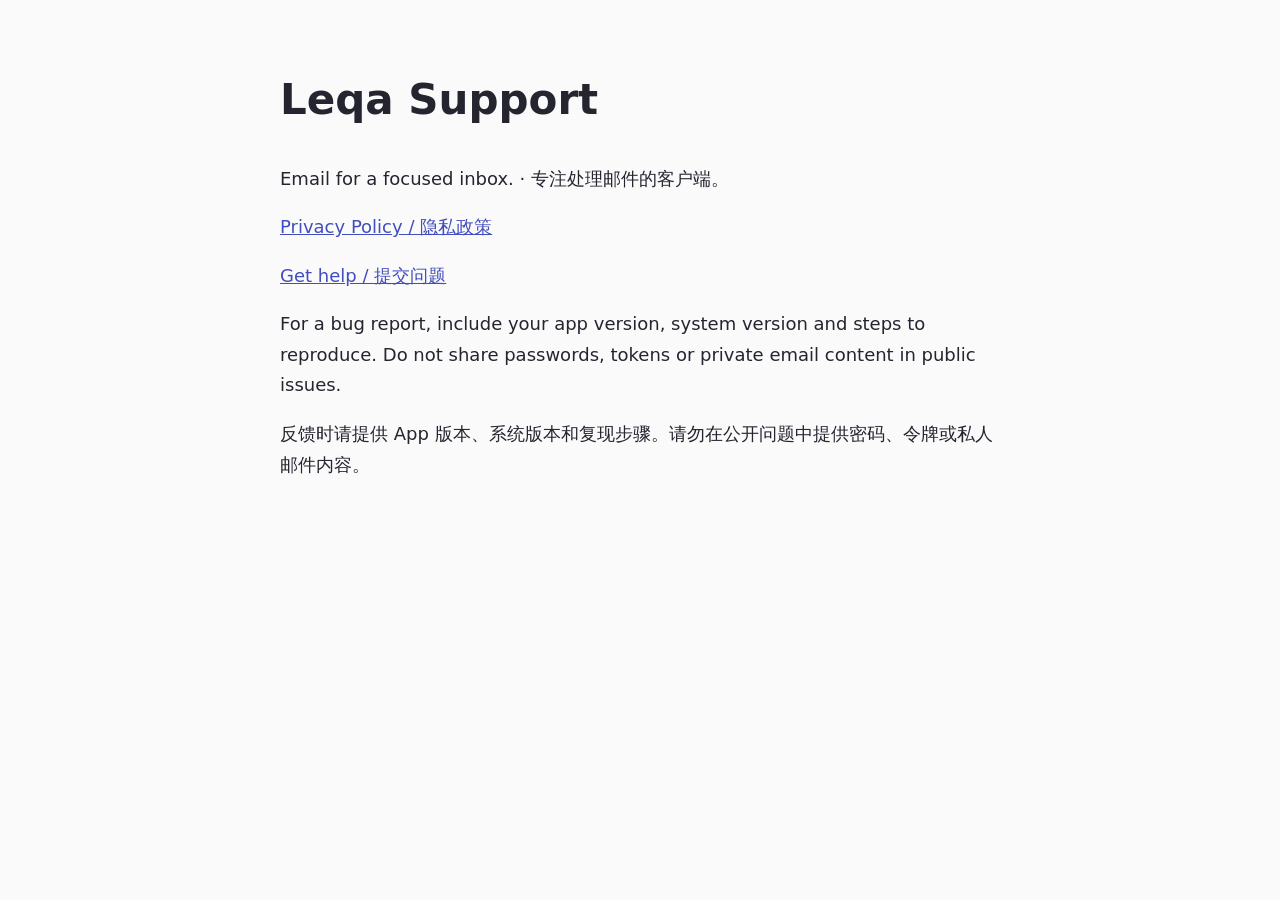
==== index.html @ d9e0f7db "Publish index.html" ====
<!doctype html><html lang="en"><head><meta charset="utf-8"><meta name="viewport" content="width=device-width,initial-scale=1"><title>Leqa Support</title><style>body{font:18px/1.7 system-ui,sans-serif;max-width:720px;margin:64px auto;padding:0 24px;color:#252530;background:#fafafa}a{color:#424dbe}h1{font-size:42px}</style></head><body><h1>Leqa Support</h1><p>Email for a focused inbox. · 专注处理邮件的客户端。</p><p><a href="privacy.html">Privacy Policy / 隐私政策</a></p><p><a href="https://github.com/greatgithubfish/Leqa-Support/issues/new">Get help / 提交问题</a></p><p>For a bug report, include your app version, system version and steps to reproduce. Do not share passwords, tokens or private email content in public issues.</p><p lang="zh-Hans">反馈时请提供 App 版本、系统版本和复现步骤。请勿在公开问题中提供密码、令牌或私人邮件内容。</p></body></html>
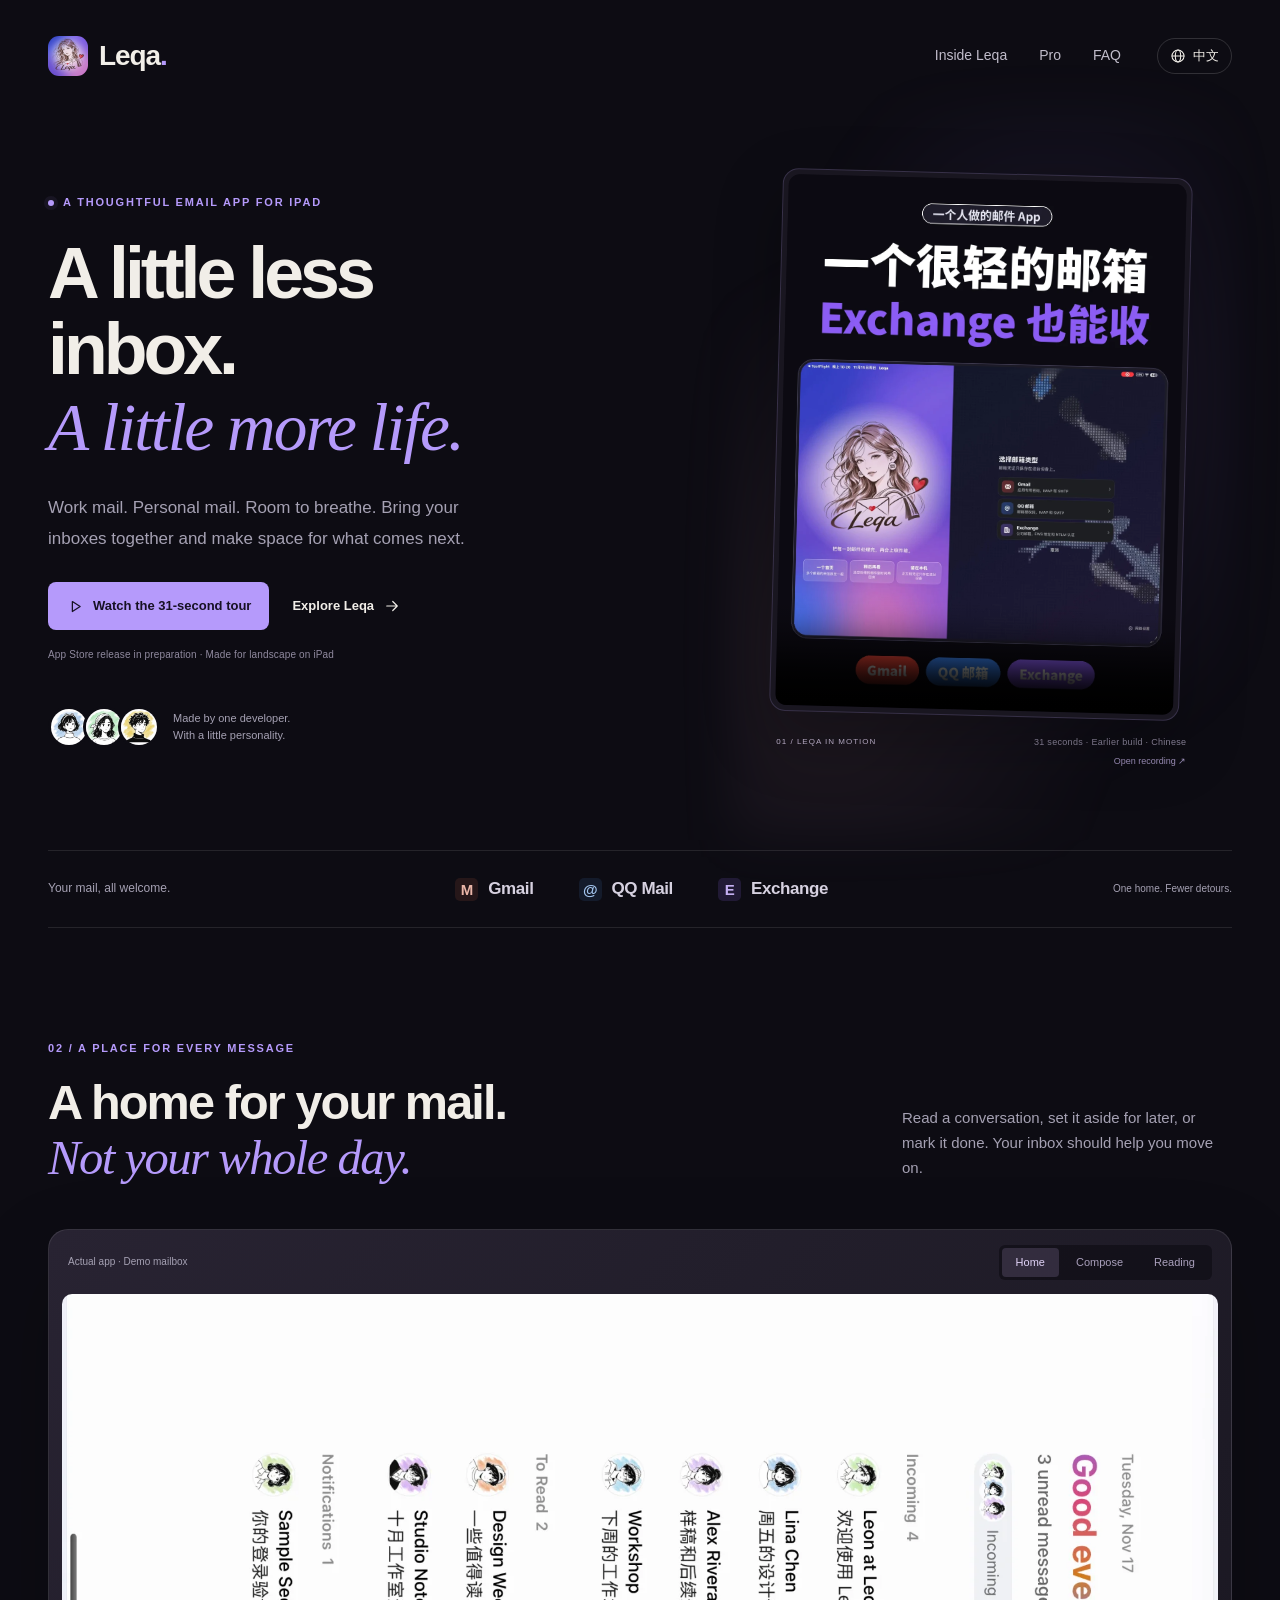
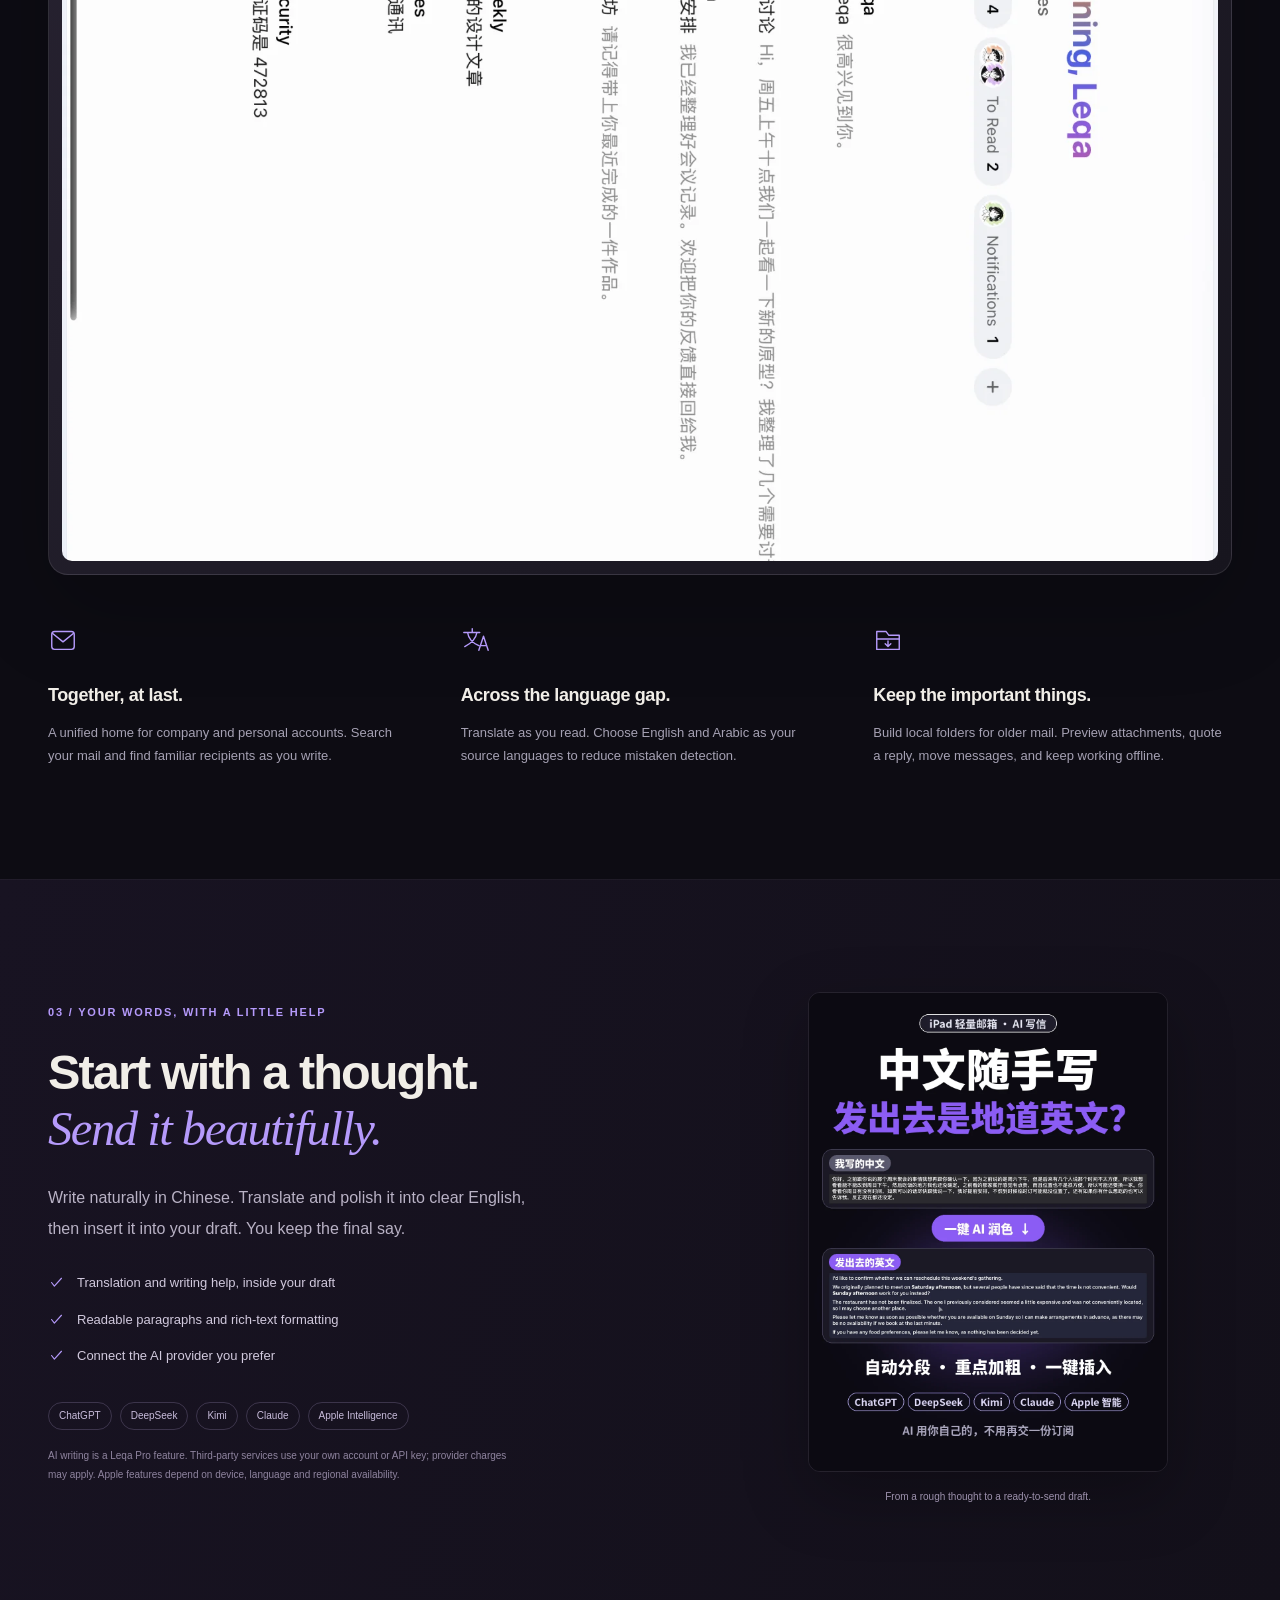
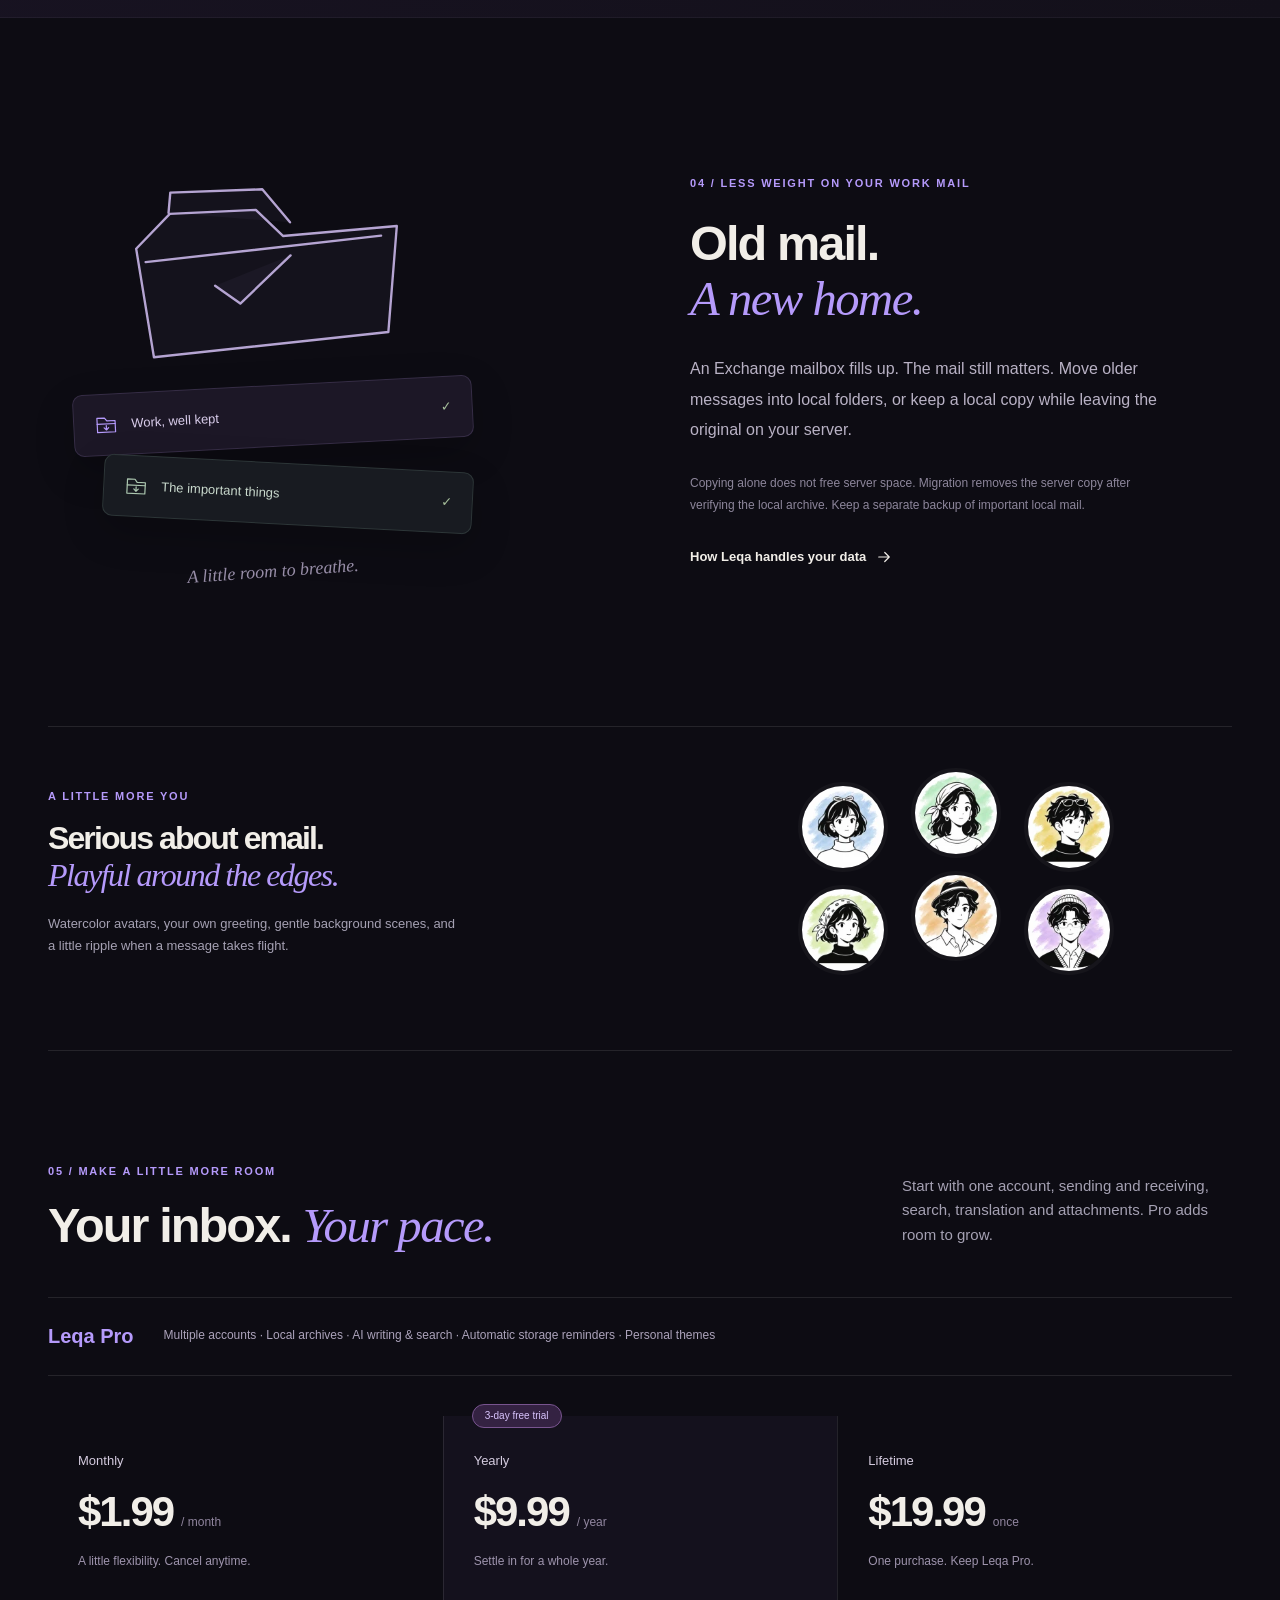
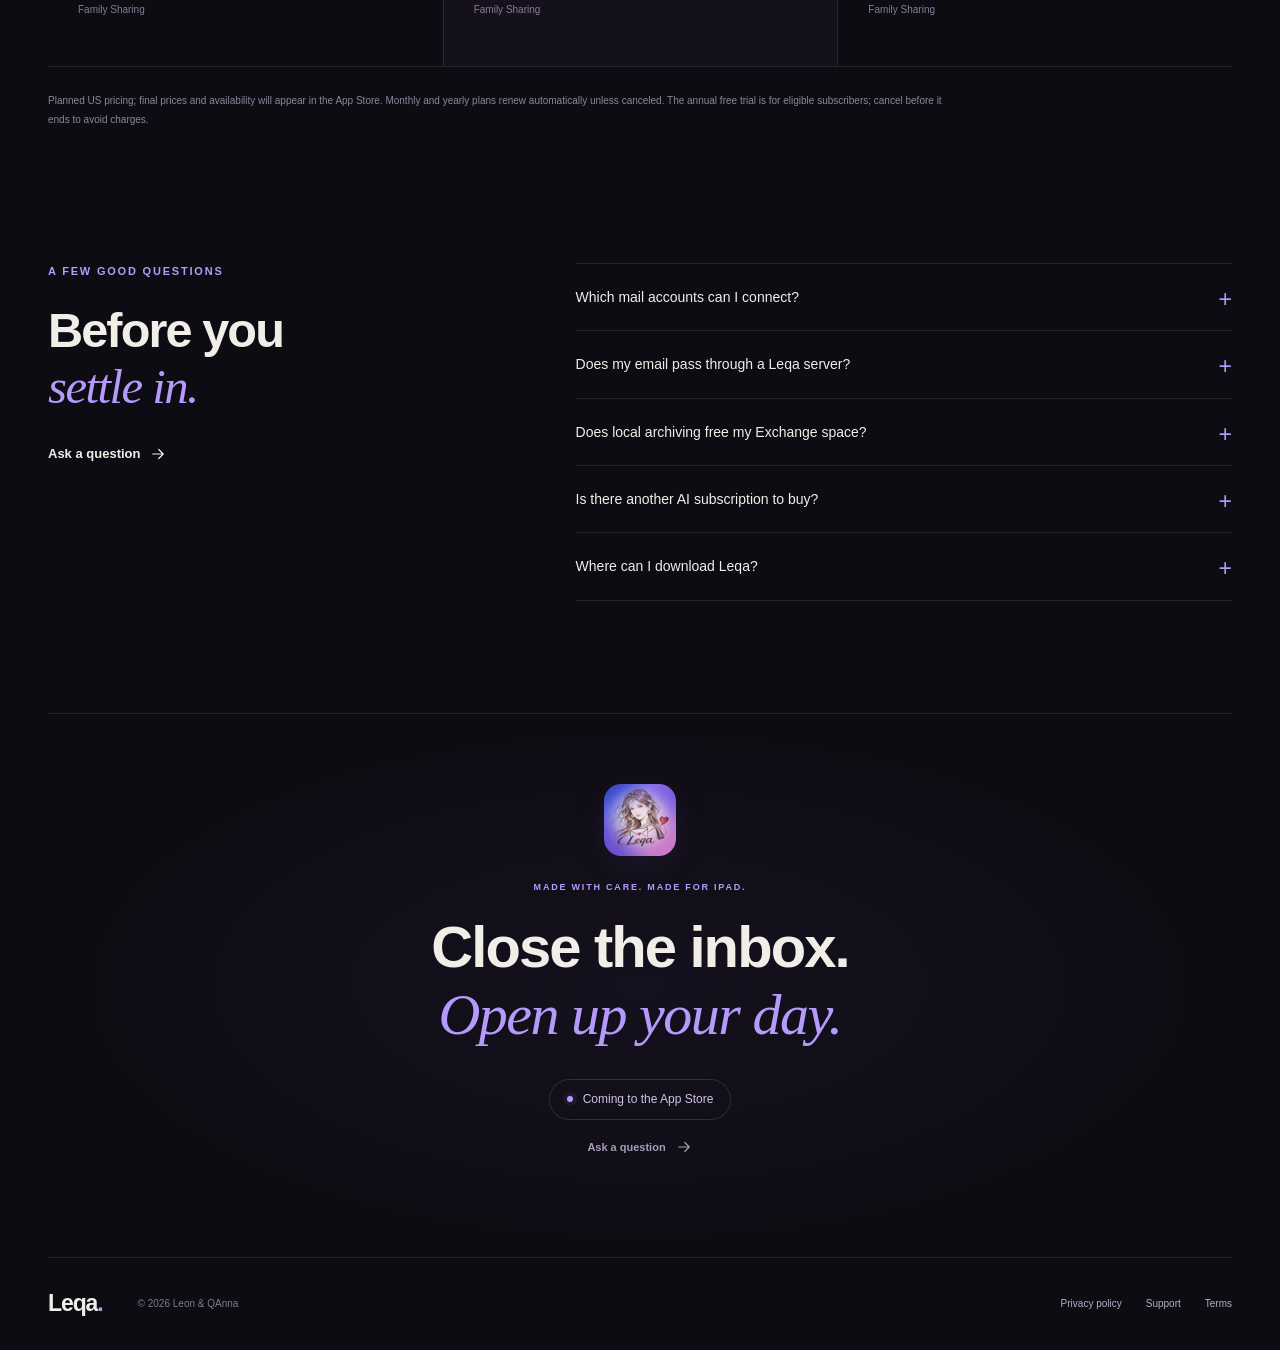
==== commit c7ddbf5c: "Build bilingual Leqa marketing website with product video and artwork" ====
--- a/index.html
+++ b/index.html
@@ -1 +1,88 @@
-<!doctype html><html lang="en"><head><meta charset="utf-8"><meta name="viewport" content="width=device-width,initial-scale=1"><title>Leqa Support</title><style>body{font:18px/1.7 system-ui,sans-serif;max-width:720px;margin:64px auto;padding:0 24px;color:#252530;background:#fafafa}a{color:#424dbe}h1{font-size:42px}</style></head><body><h1>Leqa Support</h1><p>Email for a focused inbox. · 专注处理邮件的客户端。</p><p><a href="privacy.html">Privacy Policy / 隐私政策</a></p><p><a href="https://github.com/greatgithubfish/Leqa-Support/issues/new">Get help / 提交问题</a></p><p>For a bug report, include your app version, system version and steps to reproduce. Do not share passwords, tokens or private email content in public issues.</p><p lang="zh-Hans">反馈时请提供 App 版本、系统版本和复现步骤。请勿在公开问题中提供密码、令牌或私人邮件内容。</p></body></html>
+<!doctype html>
+<html lang="en">
+<head>
+  <meta charset="utf-8">
+  <meta name="viewport" content="width=device-width,initial-scale=1">
+  <meta name="theme-color" content="#0d0c13">
+  <meta name="description" content="Leqa is a thoughtful email app for iPad. Bring Exchange, Gmail and QQ Mail together, translate messages, write with AI, and keep a local archive.">
+  <title>Leqa — A little less inbox. A little more life.</title>
+  <link rel="canonical" href="https://greatgithubfish.github.io/Leqa-Support/">
+  <link rel="icon" type="image/webp" href="assets/leqa-icon.webp">
+  <meta property="og:type" content="website">
+  <meta property="og:title" content="Leqa — A lighter inbox for iPad">
+  <meta property="og:description" content="Exchange, Gmail and QQ Mail. Translation, AI writing and local archives. An inbox with a human touch.">
+  <meta property="og:url" content="https://greatgithubfish.github.io/Leqa-Support/">
+  <meta property="og:image" content="https://greatgithubfish.github.io/Leqa-Support/assets/social-cover.png">
+  <meta name="twitter:card" content="summary_large_image">
+  <link rel="stylesheet" href="styles.css">
+  <script src="site.js" defer></script>
+</head>
+<body>
+  <a class="skip-link" href="#main" data-i18n="skip">Skip to content</a>
+  <svg class="icon-definitions" aria-hidden="true" xmlns="http://www.w3.org/2000/svg"><defs>
+    <symbol id="arrow" viewBox="0 0 24 24"><path d="M5 12h14M13 6l6 6-6 6"/></symbol>
+    <symbol id="play" viewBox="0 0 24 24"><path d="m9 5 11 7-11 7Z"/></symbol>
+    <symbol id="mail" viewBox="0 0 32 32"><rect x="4" y="7" width="24" height="19" rx="3"/><path d="m5 9 11 9L27 9"/></symbol>
+    <symbol id="folder" viewBox="0 0 32 32"><path d="M4 10V7h10l3 4h11v15H4Z"/><path d="M4 15h24M16 17v6m-3-3 3 3 3-3"/></symbol>
+    <symbol id="translate" viewBox="0 0 32 32"><path d="M3 8h17M12 4v4M7 8c1 7 5 11 12 14M17 8c-1 6-5 11-13 15M19 27l5-15 5 15m-8-5h6"/></symbol>
+    <symbol id="spark" viewBox="0 0 32 32"><path d="m16 3 4 9 9 4-9 4-4 9-4-9-9-4 9-4Z"/></symbol>
+    <symbol id="check" viewBox="0 0 24 24"><path d="m5 12 4 5L19 6"/></symbol>
+    <symbol id="shield" viewBox="0 0 32 32"><path d="m16 3 11 4v9c0 6-6 11-11 13C11 27 5 22 5 16V7Z"/><path d="m10 16 4 4 8-9"/></symbol>
+    <symbol id="globe" viewBox="0 0 24 24"><circle cx="12" cy="12" r="9"/><ellipse cx="12" cy="12" rx="4" ry="9"/><path d="M3 12h18"/></symbol>
+  </defs></svg>
+  <header class="site-header wrap">
+    <a class="brand" href="#" aria-label="Leqa home" data-i18n-aria="homeLabel"><img src="assets/leqa-icon.webp" width="40" height="40" alt=""><span>Leqa<span class="brand-dot">.</span></span></a>
+    <nav aria-label="Main navigation" data-i18n-aria="navigation">
+      <a href="#inside" data-i18n="navInside">Inside Leqa</a>
+      <a href="#pro" data-i18n="navPro">Pro</a>
+      <a href="#questions" data-i18n="navFAQ">FAQ</a>
+    </nav>
+    <button class="language-button" type="button" id="language" aria-label="切换为简体中文"><svg><use href="#globe"/></svg><span>中文</span></button>
+  </header>
+  <main id="main">
+    <section class="hero wrap" aria-labelledby="hero-title">
+      <div class="hero-copy">
+        <p class="eyebrow"><span class="status-dot"></span><span data-i18n="heroEyebrow">A thoughtful email app for iPad</span></p>
+        <h1 id="hero-title" data-i18n="heroTitle">A little less<br> inbox.<br><em>A little more life.</em></h1>
+        <p class="hero-description" data-i18n="heroDescription">Work mail. Personal mail. Room to breathe. Bring your inboxes together and make space for what comes next.</p>
+        <div class="hero-actions"><button class="button button-primary" type="button" id="watch-tour"><svg><use href="#play"/></svg><span data-i18n="watch">Watch the 31-second tour</span></button><a class="text-link" href="#inside"><span data-i18n="explore">Explore Leqa</span><svg><use href="#arrow"/></svg></a></div>
+        <p class="release-note" data-i18n="releaseNote">App Store release in preparation · Made for landscape on iPad</p>
+        <div class="hero-signoff"><div class="face-stack" aria-hidden="true"><img src="assets/face-2.webp" width="42" height="42" alt=""><img src="assets/face-5.webp" width="42" height="42" alt=""><img src="assets/face-8.webp" width="42" height="42" alt=""></div><span data-i18n="indie">Made by one developer.<br>With a little personality.</span></div>
+      </div>
+      <figure class="hero-film">
+        <div class="film-halo" aria-hidden="true"></div>
+        <div class="film-shell"><video id="tour" width="1080" height="1440" controls playsinline preload="none" poster="assets/mail-cover.webp" aria-label="Leqa product tour" data-i18n-aria="videoLabel"><source src="assets/leqa-tour.mp4" type="video/mp4"><p data-i18n="videoFallback">Your browser cannot play this video.</p></video></div>
+        <figcaption><span class="film-number">01 / LEQA IN MOTION</span><span data-i18n="videoCaption">31 seconds · Earlier build · Chinese</span></figcaption>
+        <p id="video-error" class="video-error" role="status" hidden data-i18n="videoError">The video could not play. You can open the recording directly.</p>
+        <a class="video-file" href="assets/leqa-tour.mp4" data-i18n="openVideo">Open recording ↗</a>
+      </figure>
+    </section>
+    <div class="provider-band wrap"><span data-i18n="providerIntro">Your mail, all welcome.</span><div><span class="provider"><i class="provider-mark gmail">M</i>Gmail</span><span class="provider"><i class="provider-mark qq">@</i><span data-i18n="qq">QQ Mail</span></span><span class="provider"><i class="provider-mark exchange">E</i>Exchange</span></div><span class="band-note" data-i18n="providerNote">One home. Fewer detours.</span></div>
+
+    <section class="inside-section wrap section" id="inside" aria-labelledby="inside-title">
+      <div class="section-heading"><div><p class="eyebrow" data-i18n="insideEyebrow">02 / A PLACE FOR EVERY MESSAGE</p><h2 id="inside-title" data-i18n="insideTitle">A home for your mail.<br><em>Not your whole day.</em></h2></div><p data-i18n="insideDescription">Read a conversation, set it aside for later, or mark it done. Your inbox should help you move on.</p></div>
+      <div class="app-preview">
+        <div class="preview-toolbar"><span class="preview-note" data-i18n="screenshots">Actual app · Demo mailbox</span><div class="preview-tabs" role="tablist" aria-label="App screenshots" data-i18n-aria="screenshots"><button id="tab-home" role="tab" aria-selected="true" aria-controls="preview-panel" tabindex="0" data-scene="home" data-i18n="tabHome">Home</button><button id="tab-compose" role="tab" aria-selected="false" aria-controls="preview-panel" tabindex="-1" data-scene="compose" data-i18n="tabCompose">Compose</button><button id="tab-settings" role="tab" aria-selected="false" aria-controls="preview-panel" tabindex="-1" data-scene="settings" data-i18n="tabSettings">Reading</button></div></div>
+        <div id="preview-panel" role="tabpanel" aria-labelledby="tab-home" tabindex="0"><img id="app-screen" src="assets/app-home-en.webp" width="1800" height="1350" loading="lazy" decoding="async" alt="Leqa home showing a unified inbox with demo messages"></div>
+      </div>
+      <div class="feature-notes"><article><svg class="feature-icon"><use href="#mail"/></svg><h3 data-i18n="unifiedTitle">Together, at last.</h3><p data-i18n="unifiedBody">A unified home for company and personal accounts. Search your mail and find familiar recipients as you write.</p></article><article><svg class="feature-icon"><use href="#translate"/></svg><h3 data-i18n="translateTitle">Across the language gap.</h3><p data-i18n="translateBody">Translate as you read. Choose English and Arabic as your source languages to reduce mistaken detection.</p></article><article><svg class="feature-icon"><use href="#folder"/></svg><h3 data-i18n="archiveTitle">Keep the important things.</h3><p data-i18n="archiveBody">Build local folders for older mail. Preview attachments, quote a reply, move messages, and keep working offline.</p></article></div>
+    </section>
+
+    <section class="ai-section section" aria-labelledby="ai-title"><div class="wrap ai-layout">
+      <div class="ai-copy"><p class="eyebrow" data-i18n="aiEyebrow">03 / YOUR WORDS, WITH A LITTLE HELP</p><h2 id="ai-title" data-i18n="aiTitle">Start with a thought.<br><em>Send it beautifully.</em></h2><p class="section-description" data-i18n="aiDescription">Write naturally in Chinese. Translate and polish it into clear English, then insert it into your draft. You keep the final say.</p><ul class="plain-list"><li><svg><use href="#check"/></svg><span data-i18n="aiBullet1">Translation and writing help, inside your draft</span></li><li><svg><use href="#check"/></svg><span data-i18n="aiBullet2">Readable paragraphs and rich-text formatting</span></li><li><svg><use href="#check"/></svg><span data-i18n="aiBullet3">Connect the AI provider you prefer</span></li></ul><div class="ai-providers"><span>ChatGPT</span><span>DeepSeek</span><span>Kimi</span><span>Claude</span><span data-i18n="appleAI">Apple Intelligence</span></div><p class="fine-print" data-i18n="aiNote">AI writing is a Leqa Pro feature. Third-party services use your own account or API key; provider charges may apply. Apple features depend on device, language and regional availability.</p></div>
+      <figure class="ai-poster"><img src="assets/ai-cover.webp" width="1080" height="1440" loading="lazy" decoding="async" alt="Chinese writing transformed into a polished English email in Leqa" data-i18n-alt="aiAlt"><figcaption data-i18n="aiCaption">From a rough thought to a ready-to-send draft.</figcaption></figure>
+    </div></section>
+
+    <section class="archive-section wrap section" aria-labelledby="archive-title"><div class="archive-art" aria-hidden="true"><div class="archive-doodle"><svg viewBox="0 0 280 185"><path d="M26 67 57 40l73 3 21 24h97l-15 89-200 4Z"/><path d="m33 79 201-5M56 39l3-17 78 4 21 30M90 104l20 17 46-37"/></svg></div><div class="folder-label"><svg><use href="#folder"/></svg><span data-i18n="folderWork">Work, well kept</span><span class="folder-check">✓</span></div><div class="folder-label second"><svg><use href="#folder"/></svg><span data-i18n="folderImportant">The important things</span><span class="folder-check">✓</span></div><span class="archive-scribble" data-i18n="archiveScribble">A little room to breathe.</span></div><div><p class="eyebrow" data-i18n="archiveEyebrow">04 / LESS WEIGHT ON YOUR WORK MAIL</p><h2 id="archive-title" data-i18n="localTitle">Old mail.<br><em>A new home.</em></h2><p class="section-description" data-i18n="localDescription">An Exchange mailbox fills up. The mail still matters. Move older messages into local folders, or keep a local copy while leaving the original on your server.</p><p class="muted-text" data-i18n="localNote">Copying alone does not free server space. Migration removes the server copy after verifying the local archive. Keep a separate backup of important local mail.</p><a href="privacy.html" class="text-link"><span data-i18n="dataLink">How Leqa handles your data</span><svg><use href="#arrow"/></svg></a></div></section>
+
+    <section class="personality-section wrap"><div class="personality-copy"><p class="eyebrow" data-i18n="personalityEyebrow">A LITTLE MORE YOU</p><h2 data-i18n="personalityTitle">Serious about email.<br><em>Playful around the edges.</em></h2><p data-i18n="personalityBody">Watercolor avatars, your own greeting, gentle background scenes, and a little ripple when a message takes flight.</p></div><div class="avatar-constellation" aria-hidden="true"><img src="assets/face-2.webp" alt="" width="120" height="120" loading="lazy"><img src="assets/face-5.webp" alt="" width="120" height="120" loading="lazy"><img src="assets/face-8.webp" alt="" width="120" height="120" loading="lazy"><img src="assets/face-12.webp" alt="" width="120" height="120" loading="lazy"><img src="assets/face-17.webp" alt="" width="120" height="120" loading="lazy"><img src="assets/face-23.webp" alt="" width="120" height="120" loading="lazy"></div></section>
+
+    <section class="pricing-section wrap section" id="pro" aria-labelledby="pro-title"><div class="section-heading"><div><p class="eyebrow" data-i18n="proEyebrow">05 / MAKE A LITTLE MORE ROOM</p><h2 id="pro-title" data-i18n="proTitle">Your inbox. <em>Your pace.</em></h2></div><p data-i18n="freeDescription">Start with one account, sending and receiving, search, translation and attachments. Pro adds room to grow.</p></div><div class="pro-includes"><span>Leqa Pro</span><p data-i18n="proIncludes">Multiple accounts · Local archives · AI writing & search · Automatic storage reminders · Personal themes</p></div><div class="pricing-grid"><article class="price-plan"><p class="plan-label" data-i18n="monthly">Monthly</p><p class="price">$1.99<span data-i18n="perMonth">/ month</span></p><p data-i18n="monthlyNote">A little flexibility. Cancel anytime.</p><span class="plan-detail" data-i18n="family">Family Sharing</span></article><article class="price-plan recommended"><div class="plan-tag" data-i18n="trial">3-day free trial</div><p class="plan-label" data-i18n="yearly">Yearly</p><p class="price">$9.99<span data-i18n="perYear">/ year</span></p><p data-i18n="yearlyNote">Settle in for a whole year.</p><span class="plan-detail" data-i18n="family">Family Sharing</span></article><article class="price-plan"><p class="plan-label" data-i18n="lifetime">Lifetime</p><p class="price">$19.99<span data-i18n="once">once</span></p><p data-i18n="lifetimeNote">One purchase. Keep Leqa Pro.</p><span class="plan-detail" data-i18n="family">Family Sharing</span></article></div><p class="pricing-fine-print" data-i18n="pricingNote">Planned US pricing; final prices and availability will appear in the App Store. Monthly and yearly plans renew automatically unless canceled. The annual free trial is for eligible subscribers; cancel before it ends to avoid charges.</p></section>
+
+    <section class="faq-section wrap section" id="questions" aria-labelledby="faq-title"><div><p class="eyebrow" data-i18n="faqEyebrow">A FEW GOOD QUESTIONS</p><h2 id="faq-title" data-i18n="faqTitle">Before you<br><em>settle in.</em></h2><a class="text-link" href="https://github.com/greatgithubfish/Leqa-Support/issues" target="_blank" rel="noopener noreferrer"><span data-i18n="supportLink">Ask a question</span><svg><use href="#arrow"/></svg></a></div><div class="faq-list"><details><summary data-i18n="q1">Which mail accounts can I connect?</summary><p data-i18n="a1">Leqa supports Gmail, QQ Mail, and self-hosted Exchange through EWS and NTLM. Server policies can affect access. Gmail and QQ password connections require an app-specific password or authorization code rather than your regular account password.</p></details><details><summary data-i18n="q2">Does my email pass through a Leqa server?</summary><p data-i18n="a2">Leqa connects directly to your mail provider. Optional third-party AI, sender images, remote mail images, iCloud organization sync and a configured push relay have their own data flows. The privacy policy explains each of these choices.</p></details><details><summary data-i18n="q3">Does local archiving free my Exchange space?</summary><p data-i18n="a3">A local copy keeps the server original and does not reduce your quota. Migration verifies the saved local mail before removing the server copy. Your archive lives on that device, so keep separate backups of anything important.</p></details><details><summary data-i18n="q4">Is there another AI subscription to buy?</summary><p data-i18n="a4">AI writing is included with Leqa Pro, but a third-party AI provider may charge separately. Connect your own supported account or API key. On-device Apple features require compatible hardware and supported languages and regions.</p></details><details><summary data-i18n="q5">Where can I download Leqa?</summary><p data-i18n="a5">We’re preparing the App Store release. This page will link to the listing when it is available. Leqa is currently built for iPad in landscape, with English and Simplified Chinese interfaces.</p></details></div></section>
+
+    <section class="closing-section wrap" id="availability"><img src="assets/leqa-icon.webp" alt="" width="72" height="72" loading="lazy"><p class="eyebrow" data-i18n="closingEyebrow">MADE WITH CARE. MADE FOR IPAD.</p><h2 data-i18n="closingTitle">Close the inbox.<br><em>Open up your day.</em></h2><span class="availability"><span class="status-dot"></span><span data-i18n="availability">Coming to the App Store</span></span><a class="text-link" href="https://github.com/greatgithubfish/Leqa-Support/issues" target="_blank" rel="noopener noreferrer"><span data-i18n="supportLink">Ask a question</span><svg><use href="#arrow"/></svg></a></section>
+  </main>
+  <footer class="site-footer wrap"><a class="brand" href="#"><span>Leqa<span class="brand-dot">.</span></span></a><p>© 2026 Leon & QAnna</p><div><a href="privacy.html" data-i18n="privacy">Privacy policy</a><a href="https://github.com/greatgithubfish/Leqa-Support/issues" target="_blank" rel="noopener noreferrer" data-i18n="support">Support</a><a href="https://www.apple.com/legal/internet-services/itunes/dev/stdeula/" target="_blank" rel="noopener noreferrer" data-i18n="terms">Terms</a></div></footer>
+</body>
+</html>
--- a/styles.css
+++ b/styles.css
@@ -0,0 +1,14 @@
+@charset "UTF-8";
+:root{color-scheme:dark;--bg:#0d0c13;--ink:#f1eee8;--muted:#a5a1b3;--line:#ffffff19;--accent:#b59afb;--accent-strong:#9370ec;--panel:#17151f;--soft:#d4c5ee;--width:1200px}
+*{box-sizing:border-box}html{scroll-behavior:smooth;scroll-padding-top:28px}body{margin:0;background:var(--bg);color:var(--ink);font-family:-apple-system,BlinkMacSystemFont,"Segoe UI","PingFang SC","Microsoft YaHei",sans-serif;font-size:16px;line-height:1.65;-webkit-font-smoothing:antialiased}button,a{-webkit-tap-highlight-color:transparent}button{font:inherit;color:inherit;cursor:pointer}a{color:inherit;text-decoration:none}img,video{display:block;max-width:100%}button,video,a,summary,[tabindex]{outline-offset:6px}button:focus-visible,video:focus-visible,a:focus-visible,summary:focus-visible,[tabindex]:focus-visible{outline:2px solid var(--accent)}::selection{background:#ad8bef;color:#111}svg{width:24px;height:24px;fill:none;stroke:currentColor;stroke-width:1.6;stroke-linecap:round;stroke-linejoin:round;flex:none}.icon-definitions{display:none}.wrap{width:min(var(--width),calc(100% - 96px));margin-inline:auto}.skip-link{position:fixed;top:-90px;left:20px;z-index:10;padding:12px 20px;background:var(--accent);color:#15111f;border-radius:8px}.skip-link:focus{top:12px}.site-header{display:flex;align-items:center;gap:36px;min-height:112px}.brand{display:flex;align-items:center;gap:11px;font-size:28px;font-weight:750;letter-spacing:-1.1px;line-height:1}.brand img{border-radius:11px}.brand-dot{color:var(--accent)}.site-header nav{display:flex;gap:32px;margin-left:auto;font-size:14px;color:#c1bdcb}.site-header a:hover,.site-footer a:hover{color:var(--accent)}.language-button{display:flex;align-items:center;gap:7px;background:transparent;border:1px solid #ffffff26;border-radius:24px;padding:6px 12px;font-size:13px}.language-button svg{width:16px;height:16px}.language-button:hover{border-color:var(--accent)}.hero{display:grid;grid-template-columns:1.1fr .9fr;gap:70px;align-items:center;min-height:738px;padding-block:38px 58px}.eyebrow{display:flex;gap:9px;align-items:center;color:var(--accent);font-size:11px;font-weight:600;letter-spacing:1.8px;text-transform:uppercase;margin:0 0 24px;line-height:1.5}.status-dot{display:inline-block;width:6px;height:6px;border-radius:50%;background:var(--accent);box-shadow:0 0 0 4px #ad8bef12;flex:none}.hero h1{font-size:clamp(54px,5.6vw,80px);font-weight:740;letter-spacing:-4px;line-height:1.06;margin:0;position:relative;z-index:1}h1 em,h2 em{font-family:Georgia,"Songti SC",STSong,serif;font-weight:400;color:var(--accent);letter-spacing:-2px}h1 em{display:inline-block;font-size:.94em;line-height:1.1;white-space:nowrap}.hero-description{max-width:430px;color:var(--muted);font-size:17px;line-height:1.8;margin:28px 0}.hero-actions{display:flex;align-items:center;gap:23px;flex-wrap:wrap}.button{display:inline-flex;justify-content:center;align-items:center;gap:10px;min-height:48px;padding:13px 18px;border-radius:8px;border:0;font-weight:650;font-size:13px;transition:background .18s,transform .18s}.button-primary{background:var(--accent);color:#171124}.button-primary:hover{background:#c7b2ff}.button-primary:active{transform:translateY(1px)}.button svg{width:17px;height:17px;stroke-width:1.8}.text-link{display:inline-flex;align-items:center;gap:9px;font-size:13px;font-weight:550;color:var(--ink)}.text-link svg{width:18px;height:18px;transition:transform .18s}.text-link:hover{color:var(--accent)}.text-link:hover svg{transform:translateX(3px)}.release-note{font-size:10px;letter-spacing:.15px;color:#908a9f;margin-top:17px}.hero-signoff{display:flex;gap:13px;align-items:center;margin-top:42px;font-size:11px;line-height:1.5;color:var(--muted)}.face-stack{display:flex;padding-left:7px}.face-stack img{border-radius:50%;border:3px solid var(--bg);margin-left:-7px}.hero-film{position:relative;margin:0 auto;max-width:410px;width:100%}.film-halo{position:absolute;inset:-25% -25%;background:radial-gradient(ellipse at 65% 40%,#8162d323,transparent 60%),radial-gradient(ellipse at 20% 75%,#d495b218,transparent 50%);filter:blur(25px);pointer-events:none}.film-shell{position:relative;border:1px solid #b29ee732;border-radius:16px;padding:5px;background:#191620;box-shadow:0 24px 65px #0004;transform:rotate(1.5deg)}video{width:100%;height:auto;aspect-ratio:3/4;border-radius:11px;background:#0b0911;object-fit:contain}.hero-film figcaption{display:flex;gap:10px;justify-content:space-between;margin-top:19px;font-size:9px;color:#8d879c;letter-spacing:.3px}.film-number{color:#c7bdd8;font-size:8px;letter-spacing:1px}.video-file{display:block;text-align:right;margin-top:4px;font-size:9px;color:#9f91bb}.video-error{font-size:12px;color:#eccdab}.provider-band{display:flex;align-items:center;justify-content:space-between;gap:28px;border-top:1px solid var(--line);border-bottom:1px solid var(--line);padding-block:24px;color:var(--muted);font-size:12px}.provider-band>div{display:flex;gap:45px;align-items:center}.provider{display:flex;gap:10px;align-items:center;color:#d6d1e0;font-size:17px;font-weight:600;letter-spacing:-.4px}.provider-mark{display:inline-flex;width:23px;height:23px;border-radius:5px;align-items:center;justify-content:center;font-size:15px;font-style:normal;line-height:1}.gmail{color:#eab6a8;background:#ca614622}.qq{color:#a3c4ed;background:#4276bd24}.exchange{color:#c4aff1;background:#8b63e12b}.band-note{font-size:10px}.section{padding-block:112px}.section-heading{display:flex;justify-content:space-between;align-items:flex-end;gap:44px;margin-bottom:42px}.section-heading>p{max-width:330px;font-size:15px;color:var(--muted);margin:0 0 7px}.section-heading .eyebrow{margin-bottom:18px}h2{font-size:clamp(34px,3.8vw,49px);line-height:1.15;letter-spacing:-1.9px;margin:0;font-weight:650}h2 em{letter-spacing:-1.5px}.app-preview{padding:13px;background:linear-gradient(135deg,#282332,#17151e);border:1px solid #ffffff19;border-radius:20px;box-shadow:0 35px 90px #0003}.preview-toolbar{display:flex;align-items:center;justify-content:space-between;gap:15px;padding:2px 6px 14px}.preview-note{font-size:10px;color:var(--muted)}.preview-tabs{display:flex;border-radius:6px;padding:3px;background:#0c0a1190;gap:3px}.preview-tabs button{font-size:11px;border:0;border-radius:4px;padding:5px 14px;background:transparent;color:#aaa0bc}.preview-tabs button[aria-selected=true]{background:#c6b2e92b;color:#e2d4f9}.preview-tabs button:hover{color:white}#preview-panel{overflow:hidden;border-radius:10px;background:#eeedf5}#app-screen{width:100%;height:auto;aspect-ratio:4/3;object-fit:cover}.feature-notes{display:grid;grid-template-columns:repeat(3,1fr);gap:54px;margin-top:50px}.feature-notes h3{font-size:18px;letter-spacing:-.4px;margin:18px 0 10px;font-weight:580}.feature-notes p{color:var(--muted);font-size:13px;line-height:1.8;margin:0}.feature-icon{color:var(--accent);width:30px;height:30px;stroke-width:1.5}.ai-section{position:relative;background:linear-gradient(105deg,#181322,#13101a);border-block:1px solid #ffffff0b}.ai-layout{display:grid;grid-template-columns:1.1fr .9fr;align-items:center;gap:100px}.section-description{color:#b9b2c5;font-size:16px;line-height:1.9;max-width:490px;margin:26px 0}.plain-list{list-style:none;padding:0;margin:28px 0;display:grid;gap:15px;font-size:13px;color:#d1c9dd}.plain-list li{display:flex;align-items:center;gap:12px}.plain-list svg{color:var(--accent);width:17px;height:17px}.ai-providers{display:flex;gap:8px;flex-wrap:wrap;margin-top:35px}.ai-providers span{font-size:10px;line-height:1;padding:8px 10px;border:1px solid #c3b0e737;border-radius:20px;color:#c8bcdb}.fine-print{font-size:10px;line-height:1.9;color:#8f849f;max-width:480px;margin-top:16px}.ai-poster{max-width:360px;width:100%;margin:0 auto}.ai-poster img{border-radius:12px;border:1px solid #ffffff12;width:100%;height:auto;box-shadow:0 22px 65px #0004}.ai-poster figcaption{font-size:10px;color:#9d91ad;text-align:center;margin-top:17px}.archive-section{display:grid;grid-template-columns:1fr 1fr;gap:100px;align-items:center;padding-block:140px}.muted-text{font-size:12px;color:#8d869b;line-height:1.9;max-width:445px}.archive-section .text-link{margin-top:17px}.archive-art{position:relative;max-width:450px;width:100%;padding:0 25px}.archive-doodle{color:#b5a4d2;padding:0 35px;transform:rotate(-5deg)}.archive-doodle svg{width:100%;height:auto;stroke-width:2;fill:#b39adf0b}.folder-label{display:flex;align-items:center;gap:13px;padding:18px 20px;background:#1c1726;border:1px solid #9a80bf35;border-radius:10px;transform:rotate(-3deg);font-size:13px;color:#d9cdeb;box-shadow:0 15px 40px #0003}.folder-label svg{width:24px;height:24px;color:var(--accent)}.folder-label.second{margin-top:16px;margin-left:30px;transform:rotate(3deg);background:#181b21;border-color:#75958a38;color:#c9d9cd}.folder-label.second svg{color:#acc7b0}.folder-check{margin-left:auto;color:#a6bf9b}.archive-scribble{display:block;font-family:Georgia,serif;font-size:18px;font-style:italic;color:#978da7;margin-top:32px;transform:rotate(-4deg);text-align:center}.personality-section{display:grid;grid-template-columns:1fr 1fr;align-items:center;gap:80px;padding-block:55px 75px;border-block:1px solid var(--line)}.personality-copy h2{font-size:32px}.personality-copy p:last-child{max-width:410px;font-size:13px;color:var(--muted);margin-top:20px}.personality-copy .eyebrow{margin-bottom:15px}.avatar-constellation{display:grid;grid-template-columns:repeat(3,90px);justify-content:center;gap:13px 23px}.avatar-constellation img{width:90px;height:90px;border-radius:50%;border:4px solid #ffffff09}.avatar-constellation img:nth-child(2),.avatar-constellation img:nth-child(5){transform:translateY(-14px)}.pro-includes{display:flex;align-items:center;gap:30px;border-block:1px solid var(--line);padding:22px 0;margin-top:40px}.pro-includes>span{color:var(--accent);font-size:20px;font-weight:600;white-space:nowrap}.pro-includes p{color:#aca3bb;font-size:12px;margin:0;line-height:1.8}.pricing-grid{display:grid;grid-template-columns:repeat(3,1fr);margin-top:40px;border-bottom:1px solid var(--line)}.price-plan{position:relative;padding:34px 30px 35px;min-height:250px}.price-plan+article{border-left:1px solid var(--line)}.price-plan.recommended{background:#a37ce40c}.plan-label{font-size:13px;color:#d4cbdf;margin:0}.price{font-size:42px;letter-spacing:-2px;margin:14px 0 12px;font-weight:570;color:var(--ink);line-height:1.3}.price span{display:inline-block;font-size:12px;letter-spacing:0;color:#91869f;font-weight:400;margin-left:8px;white-space:nowrap}.price-plan>p:last-of-type{font-size:12px;color:#9e94ad}.plan-detail{display:block;font-size:10px;color:#887c99;margin-top:30px}.plan-tag{position:absolute;top:-12px;left:28px;color:#d8c3fc;background:#342242;border:1px solid #78548f;border-radius:20px;font-size:10px;padding:3px 12px}.pricing-fine-print{font-size:10px;line-height:1.9;color:#8e849b;max-width:900px;margin-top:24px}.faq-section{display:grid;grid-template-columns:1fr 1.5fr;gap:90px;padding-top:12px}.faq-section .text-link{margin-top:27px}.faq-list{border-top:1px solid var(--line)}details{border-bottom:1px solid var(--line)}summary{position:relative;cursor:pointer;list-style:none;padding:22px 34px 22px 0;font-size:14px;font-weight:500;line-height:1.6}summary::-webkit-details-marker{display:none}summary:after{content:"+";position:absolute;right:0;top:17px;color:var(--accent);font-size:23px;font-weight:300}details[open] summary:after{content:"−"}details p{font-size:12px;color:#a69bae;margin:0;padding:0 30px 25px 0;line-height:1.95}.closing-section{display:flex;align-items:center;text-align:center;flex-direction:column;position:relative;padding-block:70px 100px;background:radial-gradient(ellipse at center,#8662c610,transparent 67%);border-top:1px solid var(--line)}.closing-section>img{border-radius:17px;margin-bottom:25px;box-shadow:0 7px 30px #6c45a022}.closing-section .eyebrow{font-size:9px;margin-bottom:20px}.closing-section h2{font-size:58px}.availability{display:flex;align-items:center;gap:10px;font-size:12px;border:1px solid #a18bb33a;padding:10px 17px;border-radius:30px;margin-top:30px;color:#d2c3e6}.closing-section .text-link{font-size:11px;margin-top:18px;color:#a89ab8}.site-footer{display:flex;align-items:center;gap:35px;border-top:1px solid var(--line);padding-block:28px}.site-footer .brand{font-size:23px}.site-footer p{font-size:10px;color:#82798e}.site-footer>div{display:flex;gap:24px;margin-left:auto;font-size:10px;color:#b8adca}html[lang=zh-Hans] h1{font-size:clamp(46px,5.4vw,76px);letter-spacing:-2px;line-height:1.2}html[lang=zh-Hans] h1 em{font-size:.87em;letter-spacing:-2px;line-height:1.3}html[lang=zh-Hans] h2{line-height:1.3}html[lang=zh-Hans] .hero-description{letter-spacing:.7px}html[lang=zh-Hans] .eyebrow{letter-spacing:1.4px}
+@media(min-width:1600px){.hero{gap:105px}.hero h1{font-size:82px}.hero-film{max-width:420px}}
+@media(max-width:1050px){.wrap{width:calc(100% - 64px)}.hero{gap:40px;min-height:670px}.hero h1{font-size:62px;letter-spacing:-3px}.hero-description{font-size:15px}.hero-actions{gap:14px}.button{font-size:12px}.hero-film{max-width:340px}.hero-signoff{margin-top:30px}.provider-band .band-note{display:none}.provider-band>div{gap:26px}.section{padding-block:85px}.section-heading{gap:35px}.section-heading>p{max-width:280px;font-size:13px}h2{font-size:39px}.feature-notes{gap:30px}.ai-layout{gap:55px}.ai-poster{max-width:330px}.archive-section{gap:45px}.personality-section{gap:35px}.personality-copy h2{font-size:29px}.avatar-constellation{grid-template-columns:repeat(3,75px);gap:13px 17px}.avatar-constellation img{width:75px;height:75px}.price-plan{padding-inline:20px}.price{font-size:37px}.faq-section{gap:55px}}
+@media(max-width:900px){.wrap{width:calc(100% - 40px)}.site-header{min-height:84px;gap:18px}.site-header nav{gap:19px;font-size:12px}.brand{font-size:25px}.brand img{width:33px;height:33px;border-radius:9px}.language-button{font-size:11px;padding:5px 10px}.language-button svg{display:none}.hero{grid-template-columns:1fr;gap:45px;padding-top:35px;padding-bottom:45px;min-height:auto}.hero-copy{text-align:center}.hero .eyebrow{justify-content:center}.hero h1{font-size:65px;letter-spacing:-3px}.hero h1 br:nth-of-type(1){display:none}.hero-description{margin:25px auto;max-width:400px;font-size:15px}.hero-actions{justify-content:center;gap:20px}.hero-signoff{justify-content:center;margin-top:25px;text-align:left}.hero-film{max-width:350px}.hero-film figcaption{font-size:9px}.release-note{font-size:9px}.provider-band{flex-direction:column;gap:14px;padding-block:24px}.provider-band>div{gap:28px}.provider{font-size:15px}.provider-band>span{font-size:10px}.section{padding-block:65px}.section-heading{display:block;margin-bottom:26px}.section-heading>p{margin-top:20px;max-width:460px;font-size:13px}h2{font-size:35px;letter-spacing:-1.2px}.eyebrow{font-size:9px;letter-spacing:1.5px;margin-bottom:16px}.app-preview{border-radius:12px;padding:7px}.preview-toolbar{padding:3px 3px 9px;gap:10px}.preview-note{font-size:8px;max-width:86px;line-height:1.4}.preview-tabs button{font-size:9px;padding:5px 9px}.preview-tabs{padding:2px;gap:0}#preview-panel{border-radius:6px}.feature-notes{grid-template-columns:1fr;gap:30px;margin-top:32px}.feature-notes article{position:relative;padding-left:47px;max-width:530px}.feature-icon{position:absolute;left:0;top:2px;width:27px;height:27px}.feature-notes h3{margin:0 0 7px;font-size:16px}.feature-notes p{font-size:12px}.ai-layout{grid-template-columns:1fr;gap:35px}.section-description{font-size:14px;margin-top:22px}.ai-copy{max-width:530px}.ai-poster{max-width:330px}.plain-list{font-size:12px;gap:13px}.ai-providers{margin-top:25px}.fine-print{font-size:10px}.archive-section{grid-template-columns:1fr;gap:45px}.archive-art{order:2;max-width:350px;margin:0 auto;padding-inline:20px}.archive-doodle{padding-inline:35px}.archive-scribble{font-size:16px}.personality-section{grid-template-columns:1fr;gap:40px;padding-block:45px 55px}.personality-copy h2{font-size:31px}.personality-copy p:last-child{font-size:12px;max-width:460px}.avatar-constellation{grid-template-columns:repeat(3,75px);gap:16px 27px}.pro-includes{display:block;margin-top:25px;padding-block:18px}.pro-includes p{font-size:11px;margin-top:10px}.pricing-grid{grid-template-columns:1fr;margin-top:18px}.price-plan{min-height:0;padding:24px 15px;display:grid;grid-template-columns:1fr auto;gap:7px 20px;align-items:center}.price-plan+article{border-left:0;border-top:1px solid var(--line)}.price{font-size:32px;grid-column:2;grid-row:1 / 3;margin:0;text-align:right}.price span{display:block;margin:0;font-size:10px}.price-plan>p:last-of-type{font-size:11px;margin:0}.plan-label{font-size:13px}.plan-detail{grid-column:1;margin-top:0;font-size:9px}.price-plan.recommended{padding-block:33px 24px}.plan-tag{top:6px;left:15px;font-size:8px;padding:1px 8px}.pricing-fine-print{font-size:9px}.faq-section{grid-template-columns:1fr;gap:32px;padding-top:5px}.faq-section h2 br{display:none}.faq-section .text-link{margin-top:18px}.faq-list summary{font-size:13px;padding-block:20px}.faq-list details p{font-size:12px;padding-right:15px}.closing-section{padding-block:55px 65px}.closing-section h2{font-size:41px}.site-footer{flex-wrap:wrap;gap:12px 20px;padding-block:25px}.site-footer p{margin-left:auto}.site-footer>div{margin-left:0;width:100%;justify-content:space-between;font-size:10px}html[lang=zh-Hans] .hero h1{font-size:54px;line-height:1.25}html[lang=zh-Hans] .hero h1 br:nth-of-type(1){display:block}html[lang=zh-Hans] .hero h1 br:nth-of-type(2){display:none}}
+@media(max-width:380px){.site-header nav{gap:12px;font-size:11px}.site-header{gap:12px}.brand img{width:28px;height:28px}.brand{gap:7px;font-size:22px}.language-button{padding:4px 8px}.hero h1{font-size:55px}.hero h1 em{white-space:normal}.hero .eyebrow{font-size:8px}.hero-actions{gap:14px}.hero-film{max-width:300px}.provider-band>div{gap:19px}html[lang=zh-Hans] .hero h1{font-size:47px}}
+@media(prefers-reduced-motion:reduce){html{scroll-behavior:auto}*,*:before,*:after{animation:none!important;transition:none!important}}
+/* Decorative washes stay within the layout; narrow screens never widen for the headline. */
+.hero{grid-template-columns:minmax(0,1.1fr) minmax(0,.9fr)}.hero-copy,.hero-film{min-width:0}.film-halo{inset:-12%}.site-header nav a{padding-block:10px}
+@media(max-width:900px){.hero{grid-template-columns:minmax(0,1fr)}.hero h1 em{font-size:clamp(38px,12.4vw,50px);white-space:normal}.hero-film{max-width:330px}.film-halo{inset:-4%}html[lang=zh-Hans] .hero h1 em{font-size:.87em;white-space:normal}}
+
+@media(max-width:900px){.site-header{gap:12px}.site-header nav{gap:14px;white-space:nowrap}.language-button{flex-shrink:0}}
+@media(max-width:380px){.site-header nav a[href="#pro"]{display:none}}
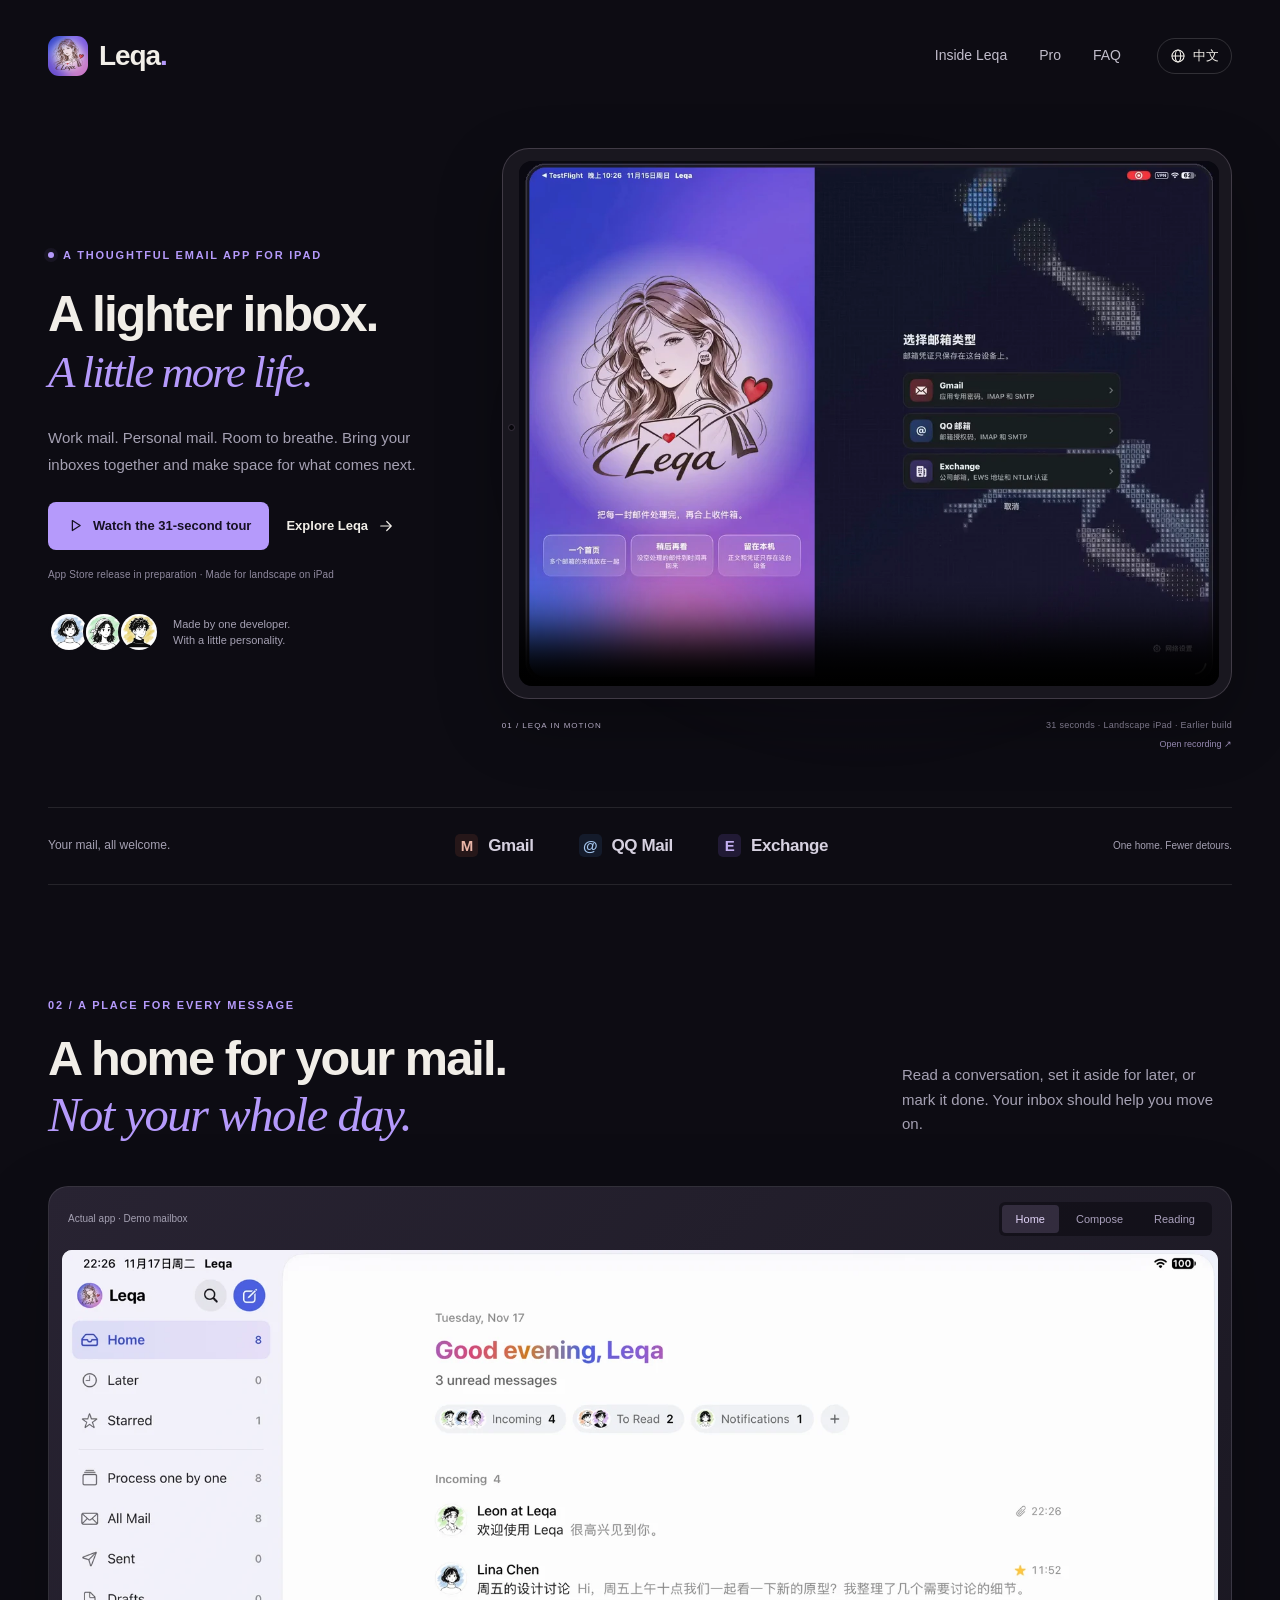
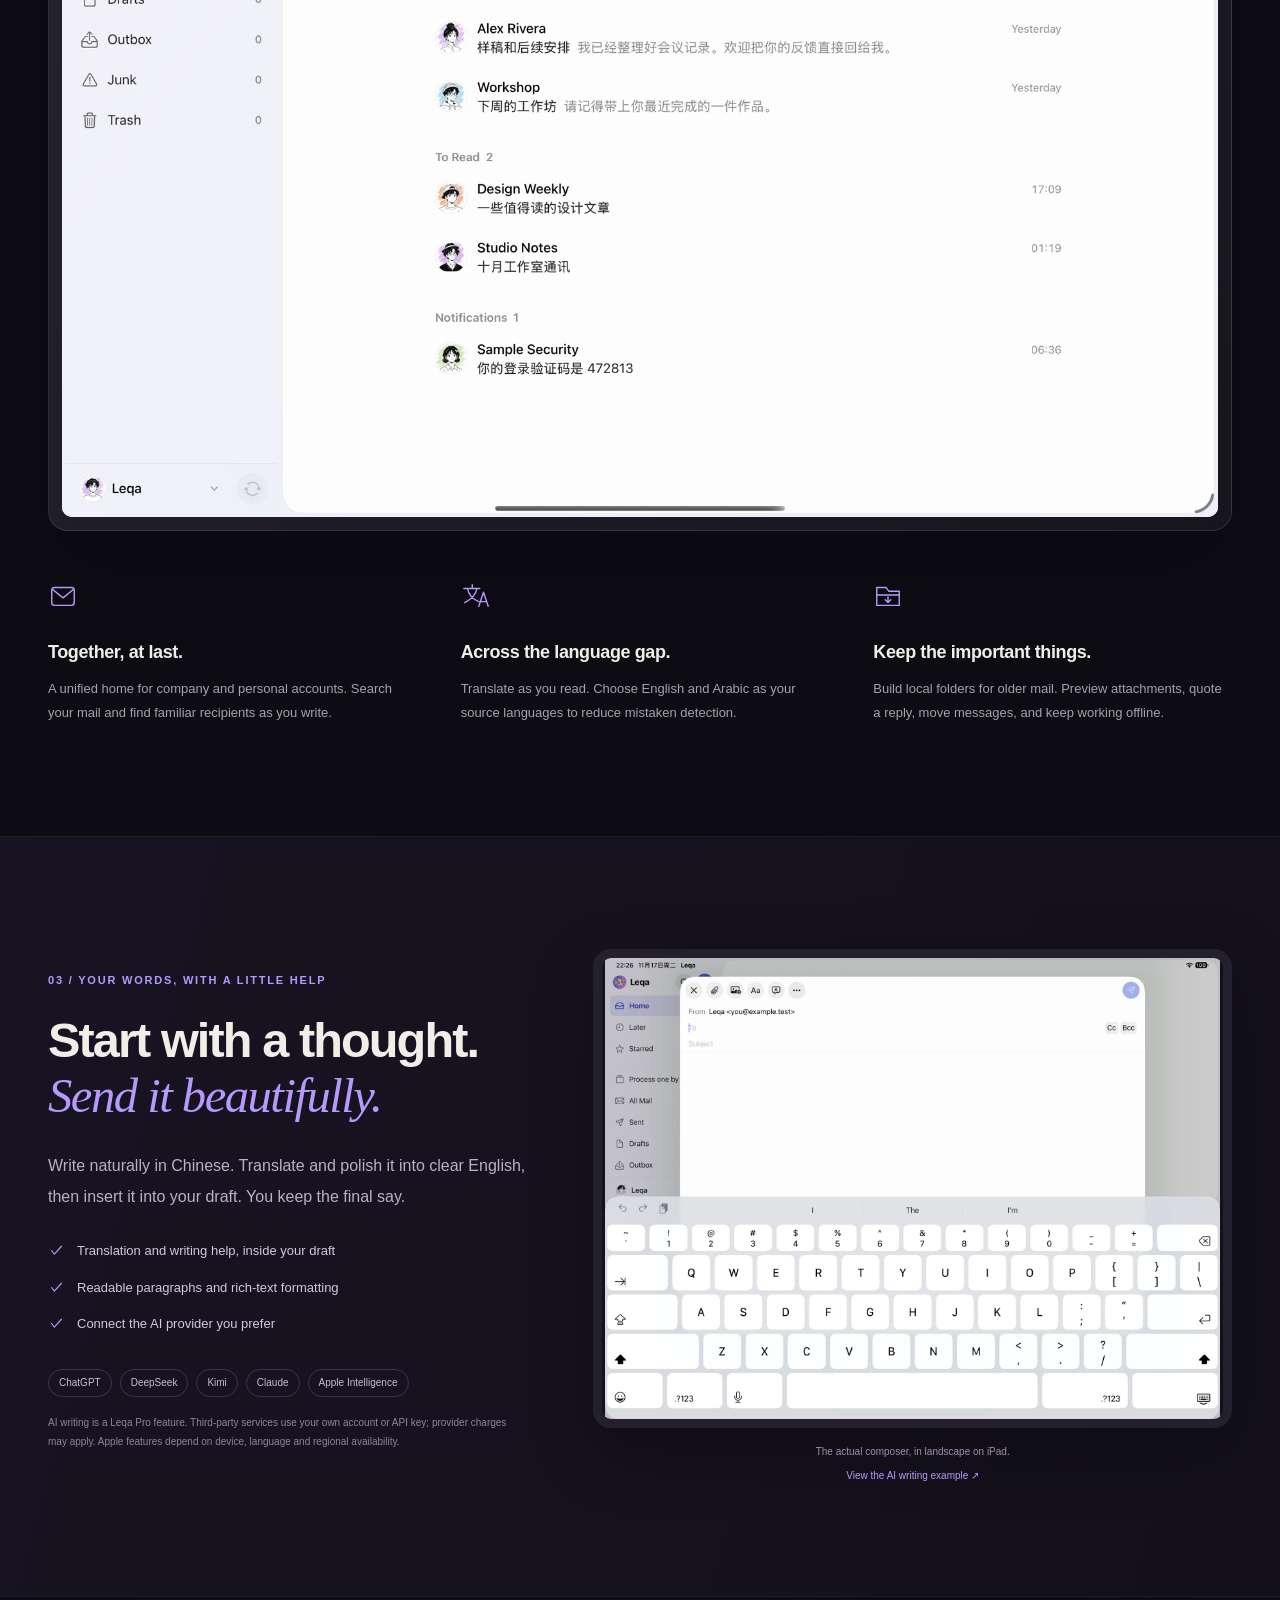
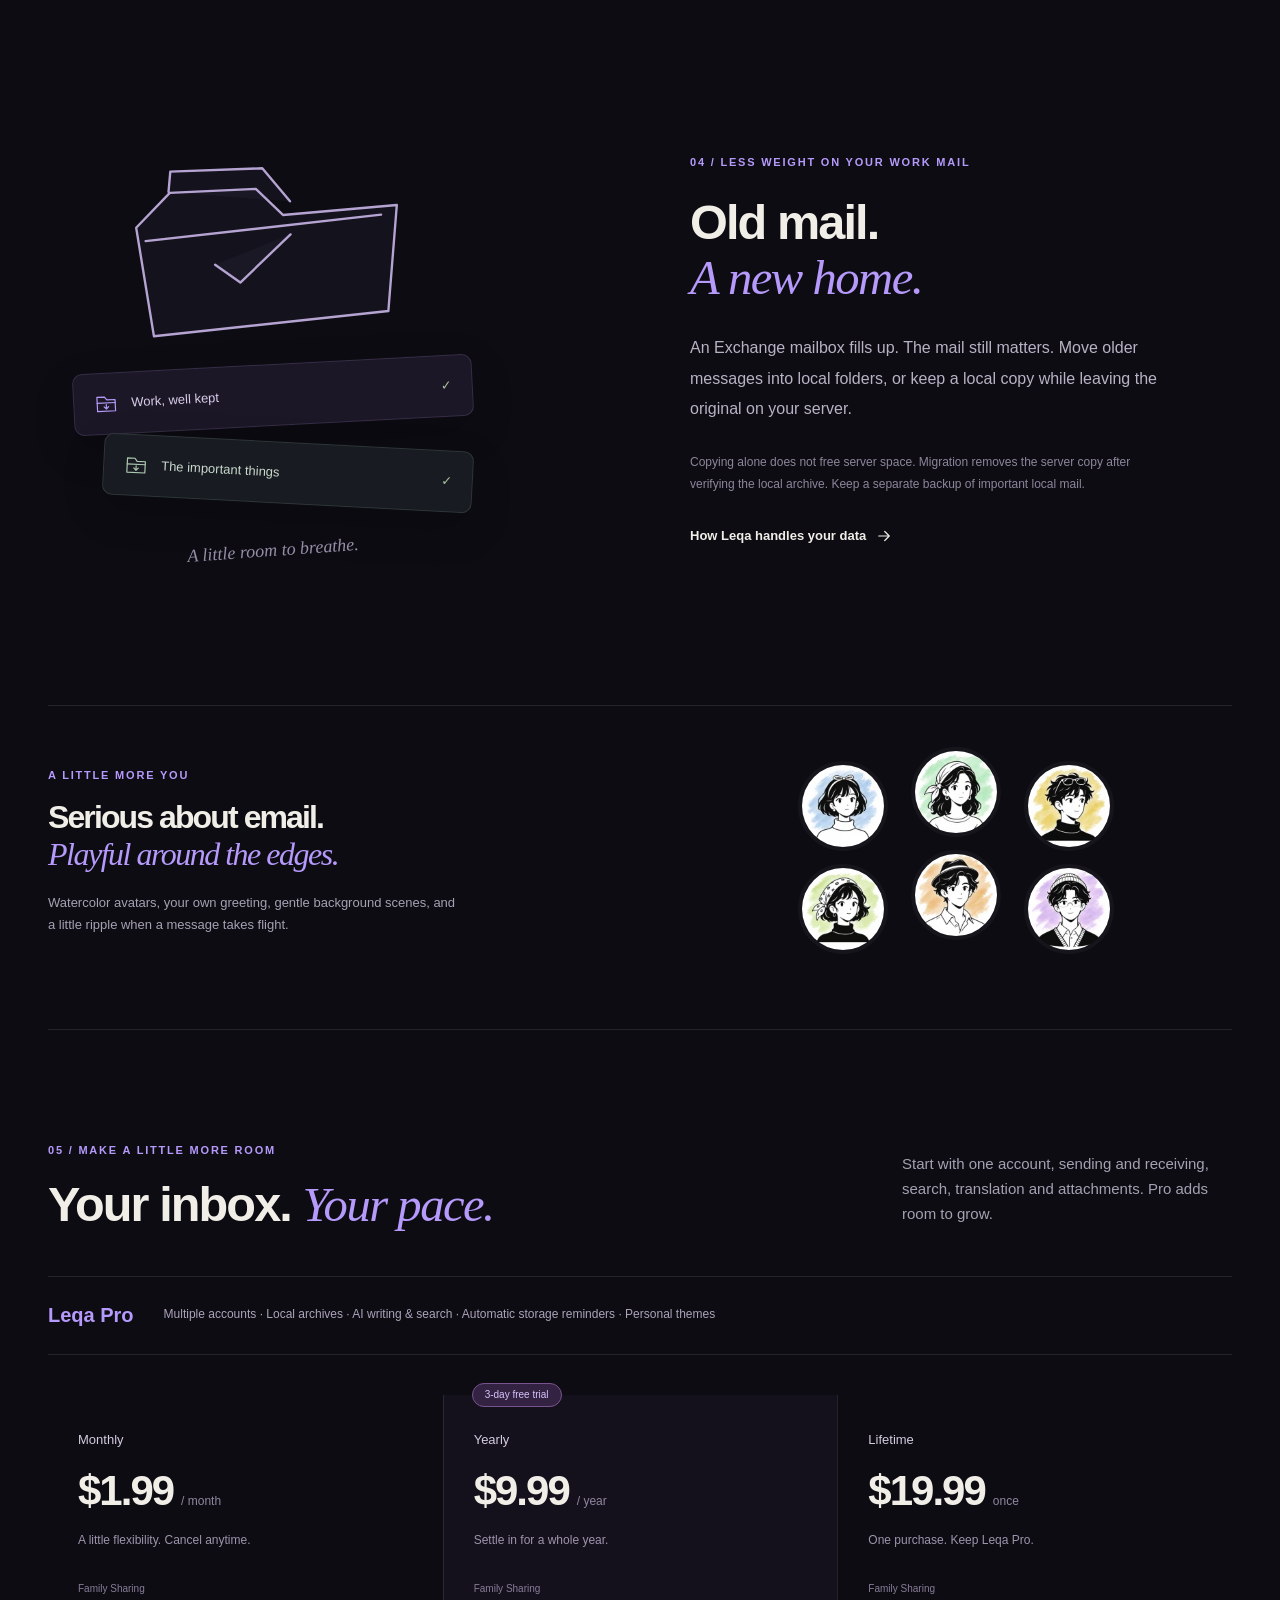
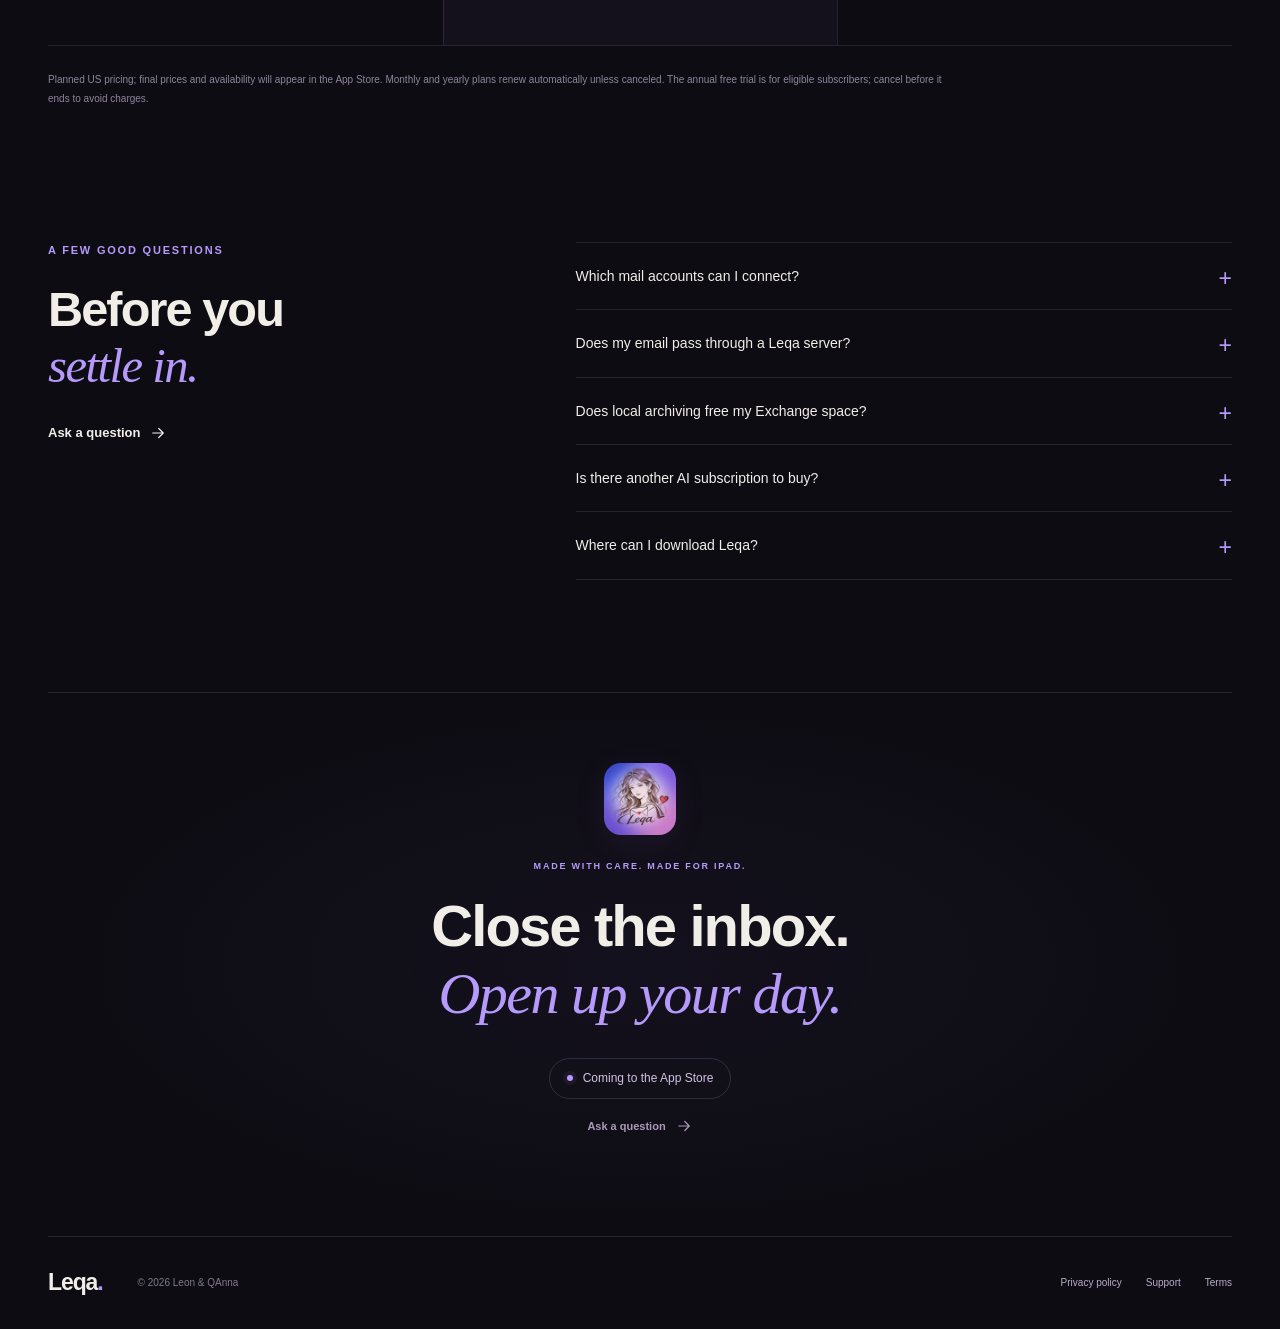
==== commit 0ebe07ee: "Update Leqa website with upright landscape iPad screenshots and video" ====
--- a/index.html
+++ b/index.html
@@ -14,8 +14,8 @@
   <meta property="og:url" content="https://greatgithubfish.github.io/Leqa-Support/">
   <meta property="og:image" content="https://greatgithubfish.github.io/Leqa-Support/assets/social-cover.png">
   <meta name="twitter:card" content="summary_large_image">
-  <link rel="stylesheet" href="styles.css">
-  <script src="site.js" defer></script>
+  <link rel="stylesheet" href="styles.css?v=landscape-2">
+  <script src="site.js?v=landscape-2" defer></script>
 </head>
 <body>
   <a class="skip-link" href="#main" data-i18n="skip">Skip to content</a>
@@ -43,7 +43,7 @@
     <section class="hero wrap" aria-labelledby="hero-title">
       <div class="hero-copy">
         <p class="eyebrow"><span class="status-dot"></span><span data-i18n="heroEyebrow">A thoughtful email app for iPad</span></p>
-        <h1 id="hero-title" data-i18n="heroTitle">A little less<br> inbox.<br><em>A little more life.</em></h1>
+        <h1 id="hero-title" data-i18n="heroTitle">A lighter inbox.<br><em>A little more life.</em></h1>
         <p class="hero-description" data-i18n="heroDescription">Work mail. Personal mail. Room to breathe. Bring your inboxes together and make space for what comes next.</p>
         <div class="hero-actions"><button class="button button-primary" type="button" id="watch-tour"><svg><use href="#play"/></svg><span data-i18n="watch">Watch the 31-second tour</span></button><a class="text-link" href="#inside"><span data-i18n="explore">Explore Leqa</span><svg><use href="#arrow"/></svg></a></div>
         <p class="release-note" data-i18n="releaseNote">App Store release in preparation · Made for landscape on iPad</p>
@@ -51,10 +51,10 @@
       </div>
       <figure class="hero-film">
         <div class="film-halo" aria-hidden="true"></div>
-        <div class="film-shell"><video id="tour" width="1080" height="1440" controls playsinline preload="none" poster="assets/mail-cover.webp" aria-label="Leqa product tour" data-i18n-aria="videoLabel"><source src="assets/leqa-tour.mp4" type="video/mp4"><p data-i18n="videoFallback">Your browser cannot play this video.</p></video></div>
-        <figcaption><span class="film-number">01 / LEQA IN MOTION</span><span data-i18n="videoCaption">31 seconds · Earlier build · Chinese</span></figcaption>
+        <div class="film-shell"><video id="tour" width="1080" height="810" controls playsinline preload="none" poster="assets/tour-landscape-poster.webp" aria-label="Leqa product tour" data-i18n-aria="videoLabel"><source src="assets/leqa-tour-landscape.mp4" type="video/mp4"><p data-i18n="videoFallback">Your browser cannot play this video.</p></video></div>
+        <figcaption><span class="film-number">01 / LEQA IN MOTION</span><span data-i18n="videoCaption">31 seconds · Landscape iPad · Earlier build</span></figcaption>
         <p id="video-error" class="video-error" role="status" hidden data-i18n="videoError">The video could not play. You can open the recording directly.</p>
-        <a class="video-file" href="assets/leqa-tour.mp4" data-i18n="openVideo">Open recording ↗</a>
+        <a class="video-file" href="assets/leqa-tour-landscape.mp4" data-i18n="openVideo">Open recording ↗</a>
       </figure>
     </section>
     <div class="provider-band wrap"><span data-i18n="providerIntro">Your mail, all welcome.</span><div><span class="provider"><i class="provider-mark gmail">M</i>Gmail</span><span class="provider"><i class="provider-mark qq">@</i><span data-i18n="qq">QQ Mail</span></span><span class="provider"><i class="provider-mark exchange">E</i>Exchange</span></div><span class="band-note" data-i18n="providerNote">One home. Fewer detours.</span></div>
@@ -63,14 +63,14 @@
       <div class="section-heading"><div><p class="eyebrow" data-i18n="insideEyebrow">02 / A PLACE FOR EVERY MESSAGE</p><h2 id="inside-title" data-i18n="insideTitle">A home for your mail.<br><em>Not your whole day.</em></h2></div><p data-i18n="insideDescription">Read a conversation, set it aside for later, or mark it done. Your inbox should help you move on.</p></div>
       <div class="app-preview">
         <div class="preview-toolbar"><span class="preview-note" data-i18n="screenshots">Actual app · Demo mailbox</span><div class="preview-tabs" role="tablist" aria-label="App screenshots" data-i18n-aria="screenshots"><button id="tab-home" role="tab" aria-selected="true" aria-controls="preview-panel" tabindex="0" data-scene="home" data-i18n="tabHome">Home</button><button id="tab-compose" role="tab" aria-selected="false" aria-controls="preview-panel" tabindex="-1" data-scene="compose" data-i18n="tabCompose">Compose</button><button id="tab-settings" role="tab" aria-selected="false" aria-controls="preview-panel" tabindex="-1" data-scene="settings" data-i18n="tabSettings">Reading</button></div></div>
-        <div id="preview-panel" role="tabpanel" aria-labelledby="tab-home" tabindex="0"><img id="app-screen" src="assets/app-home-en.webp" width="1800" height="1350" loading="lazy" decoding="async" alt="Leqa home showing a unified inbox with demo messages"></div>
+        <div id="preview-panel" role="tabpanel" aria-labelledby="tab-home" tabindex="0"><img id="app-screen" src="assets/app-home-en-landscape.webp" width="1800" height="1350" loading="lazy" decoding="async" alt="Leqa home showing a unified inbox with demo messages"></div>
       </div>
       <div class="feature-notes"><article><svg class="feature-icon"><use href="#mail"/></svg><h3 data-i18n="unifiedTitle">Together, at last.</h3><p data-i18n="unifiedBody">A unified home for company and personal accounts. Search your mail and find familiar recipients as you write.</p></article><article><svg class="feature-icon"><use href="#translate"/></svg><h3 data-i18n="translateTitle">Across the language gap.</h3><p data-i18n="translateBody">Translate as you read. Choose English and Arabic as your source languages to reduce mistaken detection.</p></article><article><svg class="feature-icon"><use href="#folder"/></svg><h3 data-i18n="archiveTitle">Keep the important things.</h3><p data-i18n="archiveBody">Build local folders for older mail. Preview attachments, quote a reply, move messages, and keep working offline.</p></article></div>
     </section>
 
     <section class="ai-section section" aria-labelledby="ai-title"><div class="wrap ai-layout">
       <div class="ai-copy"><p class="eyebrow" data-i18n="aiEyebrow">03 / YOUR WORDS, WITH A LITTLE HELP</p><h2 id="ai-title" data-i18n="aiTitle">Start with a thought.<br><em>Send it beautifully.</em></h2><p class="section-description" data-i18n="aiDescription">Write naturally in Chinese. Translate and polish it into clear English, then insert it into your draft. You keep the final say.</p><ul class="plain-list"><li><svg><use href="#check"/></svg><span data-i18n="aiBullet1">Translation and writing help, inside your draft</span></li><li><svg><use href="#check"/></svg><span data-i18n="aiBullet2">Readable paragraphs and rich-text formatting</span></li><li><svg><use href="#check"/></svg><span data-i18n="aiBullet3">Connect the AI provider you prefer</span></li></ul><div class="ai-providers"><span>ChatGPT</span><span>DeepSeek</span><span>Kimi</span><span>Claude</span><span data-i18n="appleAI">Apple Intelligence</span></div><p class="fine-print" data-i18n="aiNote">AI writing is a Leqa Pro feature. Third-party services use your own account or API key; provider charges may apply. Apple features depend on device, language and regional availability.</p></div>
-      <figure class="ai-poster"><img src="assets/ai-cover.webp" width="1080" height="1440" loading="lazy" decoding="async" alt="Chinese writing transformed into a polished English email in Leqa" data-i18n-alt="aiAlt"><figcaption data-i18n="aiCaption">From a rough thought to a ready-to-send draft.</figcaption></figure>
+      <figure class="ai-poster"><img id="ai-screen" src="assets/app-compose-en-landscape.webp" width="1800" height="1350" loading="lazy" decoding="async" alt="Leqa’s email composer shown upright on a landscape iPad" data-i18n-alt="aiAlt"><figcaption><span data-i18n="aiCaption">The actual composer, in landscape on iPad.</span> <a href="assets/ai-cover.webp" target="_blank" rel="noopener noreferrer" data-i18n="aiArtwork">View the AI writing example ↗</a></figcaption></figure>
     </div></section>
 
     <section class="archive-section wrap section" aria-labelledby="archive-title"><div class="archive-art" aria-hidden="true"><div class="archive-doodle"><svg viewBox="0 0 280 185"><path d="M26 67 57 40l73 3 21 24h97l-15 89-200 4Z"/><path d="m33 79 201-5M56 39l3-17 78 4 21 30M90 104l20 17 46-37"/></svg></div><div class="folder-label"><svg><use href="#folder"/></svg><span data-i18n="folderWork">Work, well kept</span><span class="folder-check">✓</span></div><div class="folder-label second"><svg><use href="#folder"/></svg><span data-i18n="folderImportant">The important things</span><span class="folder-check">✓</span></div><span class="archive-scribble" data-i18n="archiveScribble">A little room to breathe.</span></div><div><p class="eyebrow" data-i18n="archiveEyebrow">04 / LESS WEIGHT ON YOUR WORK MAIL</p><h2 id="archive-title" data-i18n="localTitle">Old mail.<br><em>A new home.</em></h2><p class="section-description" data-i18n="localDescription">An Exchange mailbox fills up. The mail still matters. Move older messages into local folders, or keep a local copy while leaving the original on your server.</p><p class="muted-text" data-i18n="localNote">Copying alone does not free server space. Migration removes the server copy after verifying the local archive. Keep a separate backup of important local mail.</p><a href="privacy.html" class="text-link"><span data-i18n="dataLink">How Leqa handles your data</span><svg><use href="#arrow"/></svg></a></div></section>
--- a/styles.css
+++ b/styles.css
@@ -12,3 +12,23 @@
 
 @media(max-width:900px){.site-header{gap:12px}.site-header nav{gap:14px;white-space:nowrap}.language-button{flex-shrink:0}}
 @media(max-width:380px){.site-header nav a[href="#pro"]{display:none}}
+/* Landscape iPad media: native 4:3 pixels, no rotation, cropping or stretching in the browser. */
+.hero{display:grid;grid-template-columns:minmax(0,.85fr) minmax(0,1.5fr);gap:40px;min-height:580px;padding-block:36px 55px}
+.hero .hero-copy h1{font-size:clamp(40px,3.9vw,56px);line-height:1.12;letter-spacing:-2px}
+html[lang=zh-Hans] .hero .hero-copy h1{font-size:clamp(36px,3.4vw,48px);line-height:1.3;letter-spacing:-1.5px}
+.hero .hero-copy h1 em{font-size:.9em;white-space:normal;line-height:1.2}
+.hero .hero-copy h1 br,html[lang=zh-Hans] .hero .hero-copy h1 br{display:initial}
+.hero-description{font-size:15px;margin-block:24px;max-width:420px}
+.hero-actions{gap:17px}.hero-signoff{margin-top:28px}.hero-film{width:100%;max-width:none;margin:0}
+.film-shell{transform:none;padding:12px 12px 12px 16px;border-radius:27px;background:#19171f;border-color:#6b606f80;position:relative}
+.film-shell:before{content:"";position:absolute;left:5px;top:50%;width:5px;height:5px;border-radius:50%;background:#08070c;border:1px solid #38313e}
+.film-shell video{width:100%;height:auto;aspect-ratio:4/3;object-fit:contain;border-radius:13px}
+.film-halo{inset:0;background:radial-gradient(ellipse at center,#8d68ce1c,transparent 72%)}
+.hero-film figcaption{font-size:9px;align-items:center}.hero-film .film-number{font-size:8px}
+#app-screen{width:100%;height:auto;aspect-ratio:4/3;object-fit:contain}
+.ai-layout{grid-template-columns:minmax(0,.95fr) minmax(0,1.25fr);gap:60px}
+.ai-poster{max-width:none;width:100%}.ai-poster img{width:100%;height:auto;aspect-ratio:4/3;object-fit:contain;border-radius:18px;border:9px solid #24202d}
+.ai-poster figcaption{display:grid;gap:8px;margin-top:16px;line-height:1.6}.ai-poster figcaption a{color:var(--accent)}
+@media(max-width:1050px){.hero{gap:30px}.hero-actions{gap:12px}.hero-actions .text-link{font-size:11px}.hero .button{font-size:11px;padding-inline:13px}.hero-description{font-size:13px}.ai-layout{gap:36px}.film-shell{padding:9px 9px 9px 13px;border-radius:22px}}
+@media(max-width:900px){.hero{display:block;padding-top:30px;min-height:0}.hero-copy{max-width:620px;margin-inline:auto;text-align:center}.hero .eyebrow,.hero-actions,.hero-signoff{justify-content:center}.hero-description{margin-inline:auto;max-width:540px;font-size:14px}.hero-film{margin-top:35px;max-width:none}.hero .hero-copy h1,html[lang=zh-Hans] .hero .hero-copy h1{font-size:48px}.ai-layout{grid-template-columns:minmax(0,1fr);gap:30px}.ai-copy{max-width:620px}.ai-poster{max-width:none}.hero-film figcaption{font-size:9px}}
+@media(max-width:600px){.hero .hero-copy h1,html[lang=zh-Hans] .hero .hero-copy h1{font-size:clamp(32px,8.8vw,46px);letter-spacing:-1px}.hero-description{font-size:13px;line-height:1.9}.hero .hero-copy h1 em{font-size:.94em;letter-spacing:-1px}.hero-signoff{margin-top:22px}.hero-film{margin-top:28px}.film-shell{padding:7px 7px 7px 11px;border-radius:17px}.film-shell video{border-radius:8px}.film-shell:before{left:4px;width:4px;height:4px}.hero-film figcaption{flex-direction:column;align-items:flex-start;gap:4px;margin-top:12px}.hero-film .video-file{margin-top:-17px}.ai-poster img{border-width:5px;border-radius:11px}.ai-poster figcaption{font-size:10px}}
